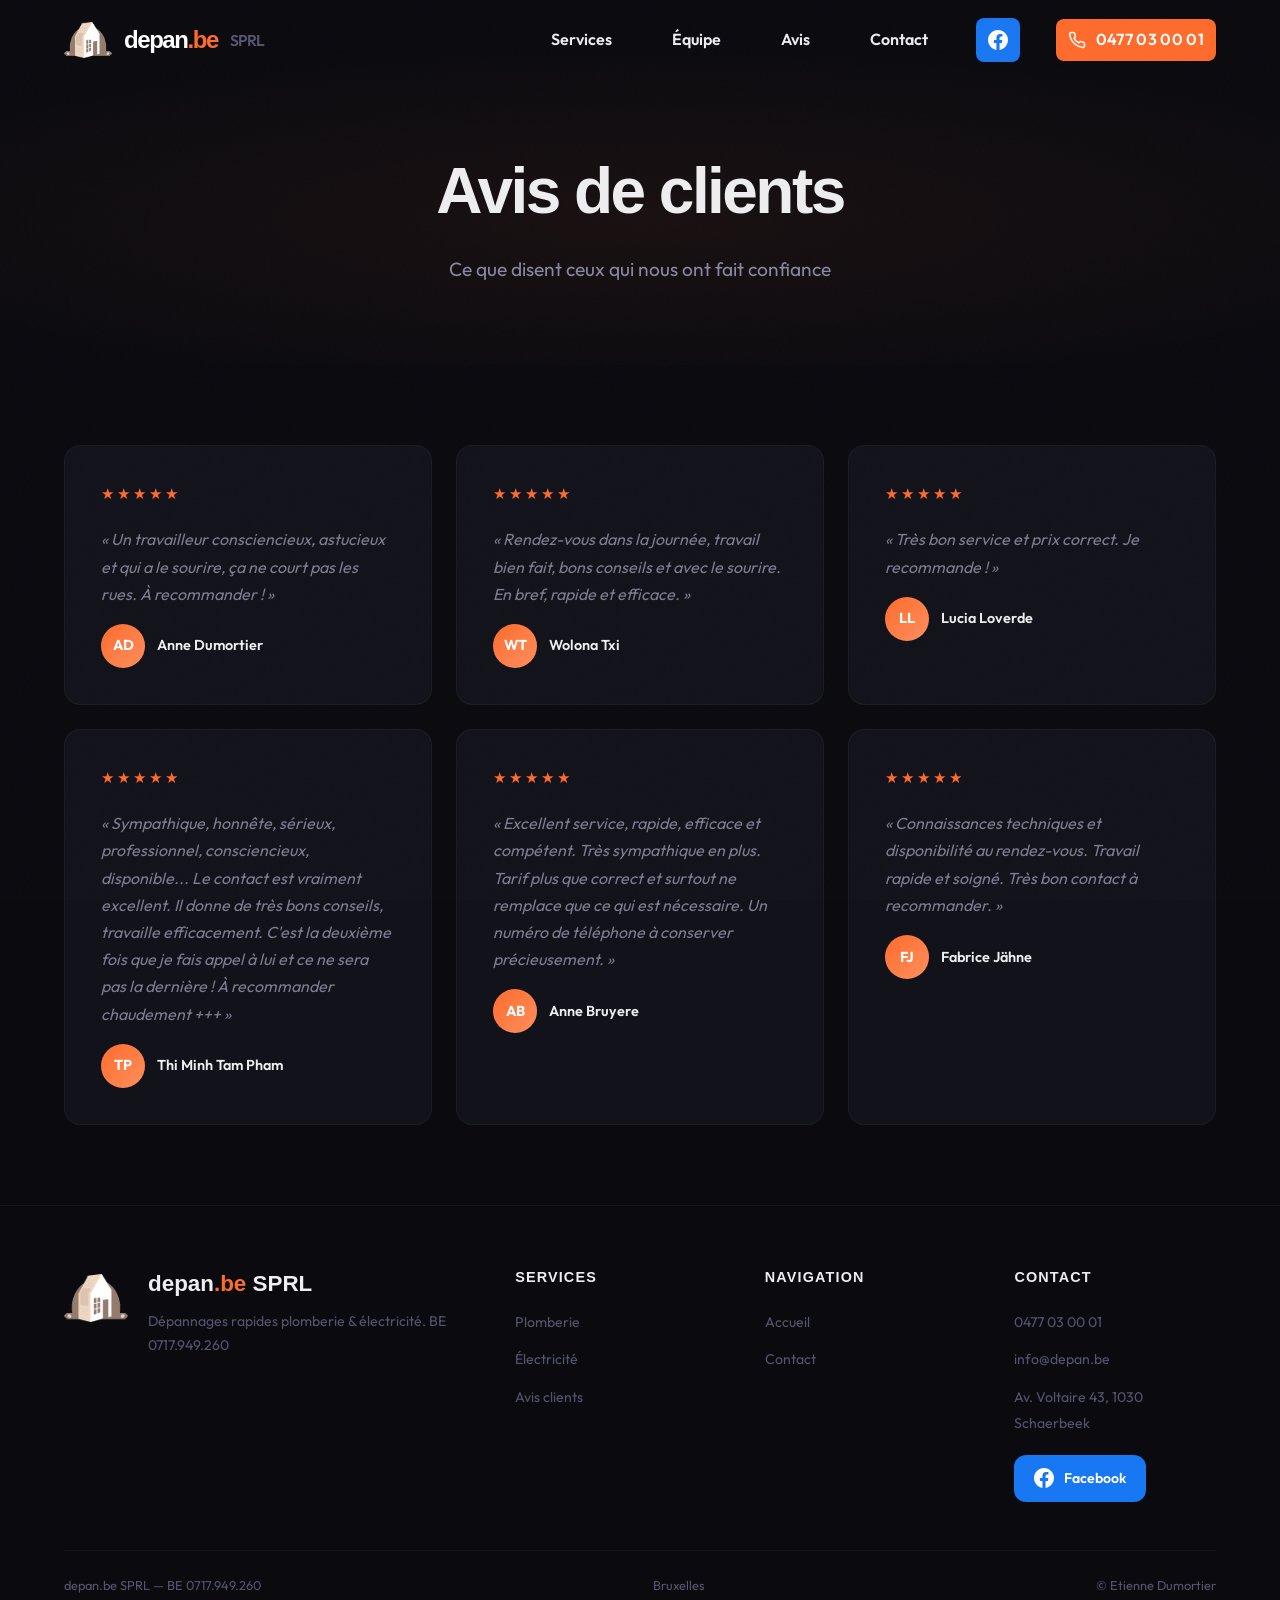
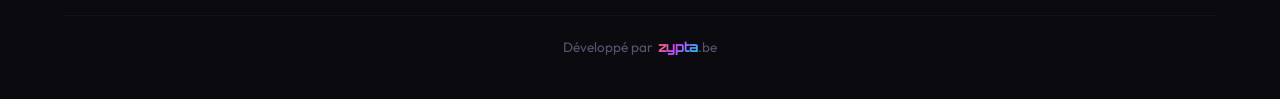
==== avis.html @ 65d66e8a "Menu slide depuis la gauche + tailles police augmentées + overlay Made-with: Cursor" ====
<!DOCTYPE html>
<html lang="fr">
<head>
  <meta charset="UTF-8">
  <meta name="viewport" content="width=device-width, initial-scale=1.0">
  <meta name="description" content="Avis clients depan.be SPRL - plomberie et électricité à Bruxelles. Témoignages de satisfaction.">
  <title>Avis clients — depan.be SPRL</title>
  <link href="https://fonts.googleapis.com/css2?family=Cabinet+Grotesk:wght@400;700;800;900&family=Outfit:wght@300;400;500;600;700&display=swap" rel="stylesheet">
  <link rel="stylesheet" href="css/style.css">
  <link rel="icon" href="assets/logo-depan.png" type="image/png">
</head>
<body>

<div class="scroll-progress" id="scrollProgress"></div>

<nav class="navbar" id="navbar">
  <div class="container nav-inner">
    <a href="index.html" class="nav-logo">
      <img src="assets/logo-depan.png" alt="depan.be">
      <span class="nav-logo-brand">depan<span>.be</span></span><span class="sprl">SPRL</span>
    </a>
    <ul class="nav-links" id="navLinks">
      <li><a href="index.html#services">Services</a></li>
      <li><a href="index.html#equipe">Équipe</a></li>
      <li><a href="avis.html">Avis</a></li>
      <li><a href="contact.html">Contact</a></li>
      <li><a href="https://www.facebook.com/depanbe-153245261402407/" target="_blank" rel="noopener" class="nav-facebook" aria-label="Facebook">
        <svg viewBox="0 0 24 24" fill="currentColor" width="22" height="22"><path d="M24 12.073c0-6.627-5.373-12-12-12s-12 5.373-12 12c0 5.99 4.388 10.954 10.125 11.854v-8.385H7.078v-3.47h3.047V9.43c0-3.007 1.792-4.669 4.533-4.669 1.312 0 2.686.235 2.686.235v2.953H15.83c-1.491 0-1.956.925-1.956 1.874v2.25h3.328l-.532 3.47h-2.796v8.385C19.612 23.027 24 18.062 24 12.073z"/></svg>
        <span class="nav-facebook-label">Facebook</span>
      </a></li>
      <li><a href="tel:+32477030001" class="nav-cta">
        <svg viewBox="0 0 24 24" fill="none" stroke="currentColor" stroke-width="2" width="18" height="18"><path d="M22 16.92v3a2 2 0 0 1-2.18 2 19.79 19.79 0 0 1-8.63-3.07 19.5 19.5 0 0 1-6-6 19.79 19.79 0 0 1-3.07-8.67A2 2 0 0 1 4.11 2h3a2 2 0 0 1 2 1.72 12.84 12.84 0 0 0 .7 2.81 2 2 0 0 1-.45 2.11L8.09 9.91a16 16 0 0 0 6 6l1.27-1.27a2 2 0 0 1 2.11-.45 12.84 12.84 0 0 0 2.81.7A2 2 0 0 1 22 16.92z"/></svg>
        0477 03 00 01
      </a></li>
    </ul>
    <button type="button" class="burger" id="burger" aria-label="Menu" aria-expanded="false"><span></span><span></span><span></span></button>
  </div>
</nav>
<div class="nav-overlay" id="navOverlay" aria-hidden="true"></div>

<section class="page-header">
  <div class="container">
    <h1>Avis de clients</h1>
    <p>Ce que disent ceux qui nous ont fait confiance</p>
  </div>
</section>

<section class="content-section">
  <div class="container">
    <div class="testimonials-grid" style="margin-top: 0;">
      <div class="testimonial-card reveal">
        <div class="testimonial-stars">★ ★ ★ ★ ★</div>
        <p class="testimonial-text">« Un travailleur consciencieux, astucieux et qui a le sourire, ça ne court pas les rues. À recommander ! »</p>
        <div class="testimonial-author">
          <div class="testimonial-avatar">AD</div>
          <div><div class="testimonial-name">Anne Dumortier</div></div>
        </div>
      </div>
      <div class="testimonial-card reveal reveal-delay-1">
        <div class="testimonial-stars">★ ★ ★ ★ ★</div>
        <p class="testimonial-text">« Rendez-vous dans la journée, travail bien fait, bons conseils et avec le sourire. En bref, rapide et efficace. »</p>
        <div class="testimonial-author">
          <div class="testimonial-avatar">WT</div>
          <div><div class="testimonial-name">Wolona Txi</div></div>
        </div>
      </div>
      <div class="testimonial-card reveal reveal-delay-2">
        <div class="testimonial-stars">★ ★ ★ ★ ★</div>
        <p class="testimonial-text">« Très bon service et prix correct. Je recommande ! »</p>
        <div class="testimonial-author">
          <div class="testimonial-avatar">LL</div>
          <div><div class="testimonial-name">Lucia Loverde</div></div>
        </div>
      </div>
      <div class="testimonial-card reveal">
        <div class="testimonial-stars">★ ★ ★ ★ ★</div>
        <p class="testimonial-text">« Sympathique, honnête, sérieux, professionnel, consciencieux, disponible... Le contact est vraiment excellent. Il donne de très bons conseils, travaille efficacement. C'est la deuxième fois que je fais appel à lui et ce ne sera pas la dernière ! À recommander chaudement +++ »</p>
        <div class="testimonial-author">
          <div class="testimonial-avatar">TP</div>
          <div><div class="testimonial-name">Thi Minh Tam Pham</div></div>
        </div>
      </div>
      <div class="testimonial-card reveal reveal-delay-1">
        <div class="testimonial-stars">★ ★ ★ ★ ★</div>
        <p class="testimonial-text">« Excellent service, rapide, efficace et compétent. Très sympathique en plus. Tarif plus que correct et surtout ne remplace que ce qui est nécessaire. Un numéro de téléphone à conserver précieusement. »</p>
        <div class="testimonial-author">
          <div class="testimonial-avatar">AB</div>
          <div><div class="testimonial-name">Anne Bruyere</div></div>
        </div>
      </div>
      <div class="testimonial-card reveal reveal-delay-2">
        <div class="testimonial-stars">★ ★ ★ ★ ★</div>
        <p class="testimonial-text">« Connaissances techniques et disponibilité au rendez-vous. Travail rapide et soigné. Très bon contact à recommander. »</p>
        <div class="testimonial-author">
          <div class="testimonial-avatar">FJ</div>
          <div><div class="testimonial-name">Fabrice Jähne</div></div>
        </div>
      </div>
    </div>
  </div>
</section>

<footer class="footer">
  <div class="container">
    <div class="footer-grid">
      <div class="footer-brand">
        <div class="footer-brand-block">
          <img src="assets/logo-depan.png" alt="" class="footer-logo-img">
          <div>
            <div class="footer-logo">depan<span>.be</span> SPRL</div>
            <p>Dépannages rapides plomberie & électricité. BE 0717.949.260</p>
          </div>
        </div>
      </div>
      <div>
        <h4>Services</h4>
        <ul class="footer-links">
          <li><a href="plomberie.html">Plomberie</a></li>
          <li><a href="electricite.html">Électricité</a></li>
          <li><a href="avis.html">Avis clients</a></li>
        </ul>
      </div>
      <div>
        <h4>Navigation</h4>
        <ul class="footer-links">
          <li><a href="index.html">Accueil</a></li>
          <li><a href="contact.html">Contact</a></li>
        </ul>
      </div>
      <div>
        <h4>Contact</h4>
        <ul class="footer-links">
          <li><a href="tel:+32477030001">0477 03 00 01</a></li>
          <li><a href="mailto:info@depan.be">info@depan.be</a></li>
          <li><a href="https://goo.gl/maps/bw3RKCaFCdqT8EcRA" target="_blank" rel="noopener">Av. Voltaire 43, 1030 Schaerbeek</a></li>
          <li><a href="https://www.facebook.com/depanbe-153245261402407/" target="_blank" rel="noopener" class="footer-facebook-cta">
            <svg viewBox="0 0 24 24" fill="currentColor" width="20" height="20"><path d="M24 12.073c0-6.627-5.373-12-12-12s-12 5.373-12 12c0 5.99 4.388 10.954 10.125 11.854v-8.385H7.078v-3.47h3.047V9.43c0-3.007 1.792-4.669 4.533-4.669 1.312 0 2.686.235 2.686.235v2.953H15.83c-1.491 0-1.956.925-1.956 1.874v2.25h3.328l-.532 3.47h-2.796v8.385C19.612 23.027 24 18.062 24 12.073z"/></svg>
            Facebook
          </a></li>
        </ul>
      </div>
    </div>
    <div class="footer-bottom">
      <span>depan.be SPRL — BE 0717.949.260</span>
      <span>Bruxelles</span>
      <span>© Etienne Dumortier</span>
    </div>
    <div class="footer-credit">
      <span>Développé par</span>
      <a href="https://zypta.be" target="_blank" rel="noopener"><span class="zypta-supernova">zypta</span>.be</a>
    </div>
  </div>
</footer>

<script src="js/main.js"></script>
<script>
  (function(){var b=document.getElementById('burger');var n=document.getElementById('navLinks');var o=document.getElementById('navOverlay');function closeMenu(){n.classList.remove('open');b.classList.remove('open');document.body.classList.remove('menu-open');if(o)o.classList.remove('open');}if(b&&n){b.onclick=function(e){e.preventDefault();var isOpen=n.classList.toggle('open');b.classList.toggle('open',isOpen);document.body.classList.toggle('menu-open',isOpen);if(o)o.classList.toggle('open',isOpen);};n.querySelectorAll('a').forEach(function(a){a.addEventListener('click',closeMenu);});if(o)o.addEventListener('click',closeMenu);}})();
  window.addEventListener('scroll', () => {
    const p = document.getElementById('scrollProgress');
    if (p) p.style.width = Math.min(100, (window.scrollY / (document.documentElement.scrollHeight - window.innerHeight)) * 100) + '%';
  });
  document.getElementById('navbar')?.classList.toggle('scrolled', window.scrollY > 50);
  window.addEventListener('scroll', () => document.getElementById('navbar')?.classList.toggle('scrolled', window.scrollY > 50));
  const reveals = document.querySelectorAll('.reveal');
  const obs = new IntersectionObserver((e) => e.forEach(x => { if (x.isIntersecting) x.target.classList.add('visible'); }), { threshold: 0.1 });
  reveals.forEach(el => obs.observe(el));
</script>

</body>
</html>
---- css/style.css ----
/* depan.be — Design inspiré du joli */
@import url('https://fonts.googleapis.com/css2?family=Cabinet+Grotesk:wght@400;700;800;900&family=Orbitron:wght@700&family=Outfit:wght@300;400;500;600;700&display=swap');

*, *::before, *::after { margin: 0; padding: 0; box-sizing: border-box; }

:root {
  --bg-dark: #0a0a0f;
  --bg-card: #12121a;
  --bg-card-hover: #1a1a28;
  --orange: #ff6b2b;
  --orange-glow: #ff6b2b66;
  --orange-light: #ff8f5e;
  --orange-dark: #e55a1b;
  --text: #eeeef0;
  --text-dim: #8888a0;
  --text-muted: #555570;
  --white: #ffffff;
  --radius: 16px;
  --radius-sm: 10px;
  --font-display: 'Cabinet Grotesk', sans-serif;
  --font-body: 'Outfit', sans-serif;
}

html { scroll-behavior: smooth; }

/* Scrollbar thématique */
::-webkit-scrollbar {
  width: 10px;
}
::-webkit-scrollbar-track {
  background: var(--bg-dark);
}
::-webkit-scrollbar-thumb {
  background: var(--bg-card);
  border-radius: 5px;
  border: 2px solid var(--bg-dark);
}
::-webkit-scrollbar-thumb:hover {
  background: var(--orange);
}
/* Firefox */
html {
  scrollbar-width: thin;
  scrollbar-color: var(--bg-card) var(--bg-dark);
}

body {
  font-family: var(--font-body);
  background: var(--bg-dark);
  color: var(--text);
  overflow-x: hidden;
  line-height: 1.6;
}
body.menu-open {
  overflow: hidden;
  touch-action: none;
}

body::before {
  content: '';
  position: fixed;
  inset: 0;
  z-index: 9999;
  pointer-events: none;
  opacity: 0.025;
  background-image: url("data:image/svg+xml,%3Csvg viewBox='0 0 256 256' xmlns='http://www.w3.org/2000/svg'%3E%3Cfilter id='n'%3E%3CfeTurbulence type='fractalNoise' baseFrequency='0.9' numOctaves='4' stitchTiles='stitch'/%3E%3C/filter%3E%3Crect width='100%25' height='100%25' filter='url(%23n)'/%3E%3C/svg%3E");
  background-size: 200px;
}

a { color: inherit; text-decoration: none; }
img { max-width: 100%; display: block; }

.container { max-width: 1200px; margin: 0 auto; padding: 0 24px; }
.section-pad { padding: 120px 0; }

@keyframes float {
  0%, 100% { transform: translateY(0); }
  50% { transform: translateY(-12px); }
}

@keyframes pulse-glow {
  0%, 100% { box-shadow: 0 0 20px var(--orange-glow), 0 0 60px transparent; }
  50% { box-shadow: 0 0 30px var(--orange-glow), 0 0 80px var(--orange-glow); }
}

@keyframes slide-up {
  from { opacity: 0; transform: translateY(60px); }
  to { opacity: 1; transform: translateY(0); }
}

.reveal {
  opacity: 0;
  transform: translateY(50px);
  transition: all 0.8s cubic-bezier(0.16, 1, 0.3, 1);
}
.reveal.visible {
  opacity: 1;
  transform: translateY(0);
}
.reveal-delay-1 { transition-delay: 0.1s; }
.reveal-delay-2 { transition-delay: 0.2s; }
.reveal-delay-3 { transition-delay: 0.3s; }
.reveal-delay-4 { transition-delay: 0.4s; }

/* Navbar */
.navbar {
  position: fixed;
  top: 0;
  left: 0;
  right: 0;
  z-index: 1000;
  padding: 16px 0;
  transition: all 0.4s ease;
  backdrop-filter: blur(0px);
}
.navbar.scrolled {
  background: rgba(10, 10, 15, 0.85);
  backdrop-filter: blur(20px);
  border-bottom: 1px solid rgba(255, 107, 43, 0.1);
  padding: 10px 0;
}
.nav-inner {
  display: flex;
  align-items: center;
  justify-content: space-between;
}
.nav-logo {
  display: flex;
  align-items: center;
  gap: 12px;
  font-family: var(--font-display);
  font-weight: 900;
  font-size: 1.5rem;
  letter-spacing: -0.04em;
}
.nav-logo .nav-logo-brand {
  display: inline-flex;
  gap: 0;
  letter-spacing: -0.06em;
  color: var(--white);
}
.nav-logo .nav-logo-brand span {
  color: var(--orange);
}
.nav-logo img {
  width: 48px;
  height: 48px;
  object-fit: contain;
}
.nav-logo span { color: var(--orange); }
.nav-logo .sprl {
  font-family: var(--font-body);
  font-weight: 600;
  font-size: 0.65em;
  color: var(--text-muted);
}
.nav-logo { white-space: nowrap; }
.nav-links {
  display: flex;
  align-items: center;
  gap: 36px;
  list-style: none;
}
.nav-links a {
  font-size: 1rem;
  font-weight: 600;
  color: var(--text);
  transition: color 0.3s;
  position: relative;
  padding: 8px 12px;
  border-radius: 8px;
}
.nav-links a::after {
  content: '';
  position: absolute;
  bottom: -4px;
  left: 0;
  width: 0;
  height: 2px;
  background: var(--orange);
  transition: width 0.3s ease;
}
.nav-links a:hover {
  color: var(--orange-light);
  background: rgba(255, 107, 43, 0.08);
}
.nav-links a:hover::after { width: 100%; }
.nav-cta {
  display: inline-flex;
  align-items: center;
  gap: 10px;
  background: var(--orange);
  color: var(--white) !important;
  padding: 12px 20px;
  border-radius: 50px;
  font-weight: 700;
  font-size: 0.95rem;
  transition: all 0.3s ease;
  letter-spacing: 0.02em;
  white-space: nowrap;
}
.nav-cta:hover {
  background: var(--orange-light);
  transform: translateY(-2px);
  box-shadow: 0 8px 30px var(--orange-glow);
}
.nav-cta::after { display: none !important; }

.nav-facebook {
  display: flex;
  align-items: center;
  justify-content: center;
  gap: 8px;
  width: 44px;
  height: 44px;
  padding: 0 16px;
  background: #1877f2;
  color: var(--white) !important;
  border-radius: 12px;
  transition: all 0.3s ease;
}
.nav-facebook-label { display: none; }
.nav-facebook:hover {
  background: #166fe5;
  transform: translateY(-2px);
  box-shadow: 0 8px 24px rgba(24, 119, 242, 0.4);
}
.nav-facebook::after { display: none !important; }

.burger {
  display: none;
  flex-direction: column;
  gap: 5px;
  cursor: pointer;
  z-index: 1001;
  position: relative;
  touch-action: manipulation;
  -webkit-tap-highlight-color: transparent;
  user-select: none;
  min-width: 44px;
  min-height: 44px;
  align-items: center;
  justify-content: center;
  background: none;
  border: none;
  padding: 0;
  margin: 0;
  font: inherit;
  color: inherit;
}
.burger span {
  width: 26px;
  height: 2px;
  background: var(--text);
  transition: transform 0.3s ease, opacity 0.2s ease;
  border-radius: 2px;
  transform-origin: center;
}

/* Hero */
.hero {
  min-height: 100vh;
  display: flex;
  align-items: center;
  position: relative;
  overflow: hidden;
  padding-top: 80px;
}
.hero-bg {
  position: absolute;
  inset: 0;
  z-index: 0;
}
.hero-bg .orb {
  position: absolute;
  border-radius: 50%;
  filter: blur(120px);
}
.hero-bg .orb-1 {
  width: 600px; height: 600px;
  background: var(--orange);
  top: -200px; right: -200px;
  opacity: 0.15;
  animation: float 8s ease-in-out infinite;
}
.hero-bg .orb-2 {
  width: 400px; height: 400px;
  background: #6366f1;
  bottom: -100px; left: -100px;
  opacity: 0.08;
  animation: float 10s ease-in-out infinite 2s;
}
.hero-grid {
  position: absolute;
  inset: 0;
  background-image:
    linear-gradient(rgba(255,107,43,0.03) 1px, transparent 1px),
    linear-gradient(90deg, rgba(255,107,43,0.03) 1px, transparent 1px);
  background-size: 60px 60px;
  mask-image: radial-gradient(ellipse 80% 60% at 50% 40%, black, transparent);
}
.hero-content {
  position: relative;
  z-index: 1;
  max-width: 750px;
  width: 100%;
  margin: 0 auto;
  text-align: center;
  padding-top: 4rem;
  display: flex;
  flex-direction: column;
  align-items: center;
}
.hero h1,
.hero p {
  text-align: center;
  width: 100%;
  max-width: 100%;
}
.hero-badge {
  display: inline-flex;
  align-items: center;
  gap: 8px;
  background: rgba(255, 107, 43, 0.1);
  border: 1px solid rgba(255, 107, 43, 0.2);
  padding: 8px 20px;
  border-radius: 50px;
  font-size: 0.82rem;
  font-weight: 500;
  color: var(--orange-light);
  margin-bottom: 28px;
  animation: slide-up 0.8s cubic-bezier(0.16, 1, 0.3, 1) both;
}
.hero-badge .dot {
  width: 8px; height: 8px;
  background: #22c55e;
  border-radius: 50%;
  animation: pulse-glow 2s infinite;
  box-shadow: 0 0 8px #22c55e88;
}
.hero h1 {
  font-family: var(--font-display);
  font-size: clamp(3rem, 7vw, 5.5rem);
  font-weight: 900;
  line-height: 1.05;
  letter-spacing: -0.04em;
  margin-bottom: 24px;
  animation: slide-up 0.8s cubic-bezier(0.16, 1, 0.3, 1) 0.1s both;
}
.hero h1 .hero-question {
  white-space: nowrap;
}
.hero h1 .highlight {
  background: linear-gradient(135deg, var(--orange), var(--orange-light));
  -webkit-background-clip: text;
  -webkit-text-fill-color: transparent;
  background-clip: text;
}
.hero p {
  font-size: 1.2rem;
  color: var(--text-dim);
  max-width: 540px;
  line-height: 1.7;
  margin-bottom: 40px;
  margin-left: auto;
  margin-right: auto;
  animation: slide-up 0.8s cubic-bezier(0.16, 1, 0.3, 1) 0.2s both;
}
.hero-actions {
  display: flex;
  gap: 16px;
  flex-wrap: wrap;
  justify-content: center;
  margin-bottom: 48px;
  animation: slide-up 0.8s cubic-bezier(0.16, 1, 0.3, 1) 0.3s both;
  width: 100%;
}

/* Buttons */
.btn-primary {
  display: inline-flex;
  align-items: center;
  gap: 10px;
  background: linear-gradient(135deg, var(--orange), var(--orange-dark));
  color: var(--white);
  padding: 18px 36px;
  border-radius: 60px;
  font-weight: 700;
  font-size: 1.05rem;
  border: none;
  cursor: pointer;
  transition: all 0.4s cubic-bezier(0.16, 1, 0.3, 1);
  animation: pulse-glow 3s infinite;
  position: relative;
  overflow: hidden;
  letter-spacing: 0.01em;
}
.btn-primary:hover {
  transform: translateY(-3px) scale(1.02);
  box-shadow: 0 16px 48px var(--orange-glow);
}
.btn-primary svg { width: 20px; height: 20px; }

.btn-secondary {
  display: inline-flex;
  align-items: center;
  gap: 10px;
  background: transparent;
  color: var(--text);
  padding: 18px 36px;
  border-radius: 60px;
  font-weight: 600;
  font-size: 1.05rem;
  border: 1px solid rgba(255,255,255,0.12);
  cursor: pointer;
  transition: all 0.3s ease;
}
.btn-secondary:hover {
  background: rgba(255,255,255,0.05);
  border-color: rgba(255,255,255,0.25);
  transform: translateY(-2px);
}

.btn-facebook {
  display: inline-flex;
  align-items: center;
  gap: 10px;
  background: #1877f2;
  color: var(--white) !important;
  padding: 18px 36px;
  border-radius: 60px;
  font-weight: 600;
  font-size: 1.05rem;
  border: none;
  cursor: pointer;
  transition: all 0.3s ease;
}
.btn-facebook:hover {
  background: #166fe5;
  transform: translateY(-2px);
  box-shadow: 0 8px 24px rgba(24, 119, 242, 0.4);
}

/* Stats */
.stats-bar {
  padding: 60px 0;
  border-top: 1px solid rgba(255,255,255,0.05);
  border-bottom: 1px solid rgba(255,255,255,0.05);
  background: linear-gradient(180deg, transparent, rgba(255, 107, 43, 0.02), transparent);
}
.stats-grid {
  display: grid;
  grid-template-columns: repeat(4, 1fr);
  gap: 40px;
  text-align: center;
}
.stat-item .stat-number {
  font-family: var(--font-display);
  font-size: 3rem;
  font-weight: 900;
  color: var(--orange);
  letter-spacing: -0.03em;
}
.stat-item .stat-label {
  font-size: 0.85rem;
  color: var(--text-muted);
  margin-top: 6px;
  font-weight: 400;
  text-transform: uppercase;
  letter-spacing: 0.1em;
}

/* Services */
.services-grid {
  display: grid;
  grid-template-columns: repeat(auto-fit, minmax(280px, 1fr));
  gap: 24px;
}
.service-card {
  background: var(--bg-card);
  border: 1px solid rgba(255,255,255,0.04);
  border-radius: var(--radius);
  padding: 44px 32px;
  transition: all 0.5s cubic-bezier(0.16, 1, 0.3, 1);
  position: relative;
  overflow: hidden;
  display: block;
}
.service-card::before {
  content: '';
  position: absolute;
  top: 0; left: 0; right: 0;
  height: 3px;
  background: linear-gradient(90deg, var(--orange), var(--orange-light));
  opacity: 0;
  transition: opacity 0.4s;
}
.service-card:hover {
  background: var(--bg-card-hover);
  border-color: rgba(255, 107, 43, 0.15);
  transform: translateY(-8px);
  box-shadow: 0 24px 64px rgba(0,0,0,0.3);
}
.service-card:hover::before { opacity: 1; }
.service-icon {
  width: 56px; height: 56px;
  background: rgba(255, 107, 43, 0.1);
  border-radius: 14px;
  display: flex;
  align-items: center;
  justify-content: center;
  margin-bottom: 24px;
  transition: all 0.4s ease;
}
.service-card:hover .service-icon {
  background: rgba(255, 107, 43, 0.2);
  transform: scale(1.1) rotate(-5deg);
}
.service-icon svg {
  width: 28px;
  height: 28px;
  color: var(--orange);
}
.service-card h3 {
  font-family: var(--font-display);
  font-size: 1.35rem;
  font-weight: 800;
  margin-bottom: 12px;
  letter-spacing: -0.02em;
}
.service-card p {
  color: var(--text-dim);
  font-size: 0.95rem;
  line-height: 1.7;
}

/* Section headers */
.section-header {
  text-align: center;
  margin-bottom: 72px;
}
.section-tag {
  display: inline-block;
  font-size: 0.78rem;
  font-weight: 600;
  text-transform: uppercase;
  letter-spacing: 0.18em;
  color: var(--orange);
  margin-bottom: 16px;
}
.section-header h2 {
  font-family: var(--font-display);
  font-size: clamp(2.2rem, 4.5vw, 3.2rem);
  font-weight: 900;
  letter-spacing: -0.03em;
  line-height: 1.15;
}
.section-header p {
  color: var(--text-dim);
  max-width: 560px;
  margin: 16px auto 0;
  font-size: 1.05rem;
}

/* Team */
.team-grid {
  display: grid;
  grid-template-columns: repeat(auto-fit, minmax(200px, 1fr));
  gap: 2rem;
  justify-items: center;
}
.team-card {
  text-align: center;
  padding: 2rem;
}
.team-avatar {
  width: 120px;
  height: 120px;
  margin: 0 auto 1rem;
  background: linear-gradient(135deg, var(--orange), var(--orange-dark));
  border-radius: 50%;
  display: flex;
  align-items: center;
  justify-content: center;
  font-family: var(--font-display);
  font-size: 2.5rem;
  font-weight: 400;
  color: white;
}
.team-name { font-weight: 400; font-size: 1.4rem; margin-bottom: 0.25rem; }
.team-role { font-size: 0.9rem; color: var(--text-dim); }

/* Testimonials */
.testimonials-grid {
  display: grid;
  grid-template-columns: repeat(auto-fit, minmax(320px, 1fr));
  gap: 24px;
}
.testimonial-card {
  background: var(--bg-card);
  border: 1px solid rgba(255,255,255,0.04);
  border-radius: var(--radius);
  padding: 36px;
  transition: all 0.4s ease;
}
.testimonial-card:hover {
  border-color: rgba(255, 107, 43, 0.12);
  transform: translateY(-4px);
}
.testimonial-stars {
  display: flex;
  gap: 2px;
  margin-bottom: 20px;
  color: var(--orange);
  font-size: 0.95rem;
}
.testimonial-card blockquote,
.testimonial-text {
  font-size: 1rem;
  line-height: 1.75;
  color: var(--text);
  margin-bottom: 24px;
  font-style: italic;
  opacity: 0.9;
}
.testimonial-author {
  display: flex;
  align-items: center;
  gap: 12px;
}
.testimonial-avatar {
  width: 44px; height: 44px;
  border-radius: 50%;
  background: linear-gradient(135deg, var(--orange), var(--orange-light));
  display: flex;
  align-items: center;
  justify-content: center;
  font-weight: 700;
  font-size: 0.9rem;
  color: var(--white);
}
.testimonial-name { font-weight: 600; font-size: 0.9rem; }
.testimonial-loc { font-size: 0.78rem; color: var(--text-muted); }

/* CTA Final */
.cta-final {
  padding: 120px 0;
  text-align: center;
  position: relative;
  overflow: hidden;
}
.cta-final-bg {
  position: absolute;
  inset: 0;
  background: radial-gradient(ellipse 70% 50% at 50% 60%, rgba(255, 107, 43, 0.08), transparent);
}
.cta-final-content { position: relative; z-index: 1; }
.cta-final h2 {
  font-family: var(--font-display);
  font-size: clamp(2.5rem, 5vw, 4rem);
  font-weight: 900;
  letter-spacing: -0.04em;
  margin-bottom: 20px;
  line-height: 1.1;
}
.cta-final p {
  color: var(--text-dim);
  font-size: 1.15rem;
  max-width: 500px;
  margin: 0 auto 40px;
}
.cta-phone-big {
  display: inline-flex;
  align-items: center;
  gap: 16px;
  font-family: var(--font-display);
  font-size: clamp(1.8rem, 4vw, 2.8rem);
  font-weight: 900;
  color: var(--orange);
  margin-bottom: 32px;
  letter-spacing: -0.02em;
  transition: all 0.3s;
}
.cta-phone-big:hover {
  color: var(--orange-light);
  transform: scale(1.03);
}
.cta-phone-icon {
  width: 60px; height: 60px;
  background: linear-gradient(135deg, var(--orange), var(--orange-dark));
  border-radius: 50%;
  display: flex;
  align-items: center;
  justify-content: center;
  animation: pulse-glow 2s infinite;
}
.cta-phone-icon svg { width: 28px; height: 28px; color: white; }

/* Footer */
.footer {
  border-top: 1px solid rgba(255,255,255,0.05);
  padding: 60px 0 40px;
}
.footer-grid {
  display: grid;
  grid-template-columns: 2fr 1fr 1fr 1fr;
  gap: 48px;
  margin-bottom: 48px;
}
.footer-brand-block {
  display: flex;
  align-items: flex-start;
  gap: 20px;
}
.footer-logo-img {
  width: 64px;
  height: 64px;
  object-fit: contain;
  flex-shrink: 0;
}
.footer-brand .footer-logo {
  font-family: var(--font-display);
  font-weight: 900;
  font-size: 1.4rem;
  margin-bottom: 8px;
}
.footer-brand .footer-logo span { color: var(--orange); }
.footer-brand p {
  color: var(--text-muted);
  font-size: 0.88rem;
  line-height: 1.7;
  max-width: 400px;
}
.footer h4 {
  font-family: var(--font-display);
  font-weight: 700;
  font-size: 0.9rem;
  margin-bottom: 20px;
  text-transform: uppercase;
  letter-spacing: 0.08em;
  color: var(--text);
}
.footer-links {
  list-style: none;
  display: flex;
  flex-direction: column;
  gap: 12px;
}
.footer-links a {
  color: var(--text-muted);
  font-size: 0.88rem;
  transition: color 0.3s;
}
.footer-links a:hover { color: var(--orange-light); }
.footer-facebook-cta {
  display: inline-flex;
  align-items: center;
  gap: 10px;
  background: #1877f2;
  color: white !important;
  padding: 12px 20px;
  border-radius: 12px;
  font-weight: 600;
  font-size: 0.9rem;
  margin-top: 8px;
  transition: all 0.3s;
}
.footer-facebook-cta:hover {
  background: #166fe5;
  transform: translateY(-2px);
  box-shadow: 0 8px 24px rgba(24, 119, 242, 0.4);
}
.footer-facebook-cta svg { width: 20px; height: 20px; }
.footer-bottom {
  border-top: 1px solid rgba(255,255,255,0.04);
  padding-top: 24px;
  display: flex;
  justify-content: space-between;
  align-items: center;
  font-size: 0.8rem;
  color: var(--text-muted);
}
.footer-credit {
  margin-top: 20px;
  padding-top: 20px;
  border-top: 1px solid rgba(255,255,255,0.04);
  text-align: center;
  display: flex;
  flex-wrap: wrap;
  align-items: center;
  justify-content: center;
  gap: 0.35em;
  font-size: 0.85rem;
  color: var(--text-muted);
}
.footer-credit a {
  color: var(--text-muted);
  transition: color 0.3s;
}
.footer-credit a:hover {
  color: var(--orange-light);
}
.footer-credit .zypta-supernova {
  font-family: 'Ethnocentric', 'Orbitron', sans-serif;
  font-weight: 700;
  letter-spacing: -0.02em;
  background: linear-gradient(135deg, #ff6b35, #c84bff, #00d4ff);
  -webkit-background-clip: text;
  -webkit-text-fill-color: transparent;
  background-clip: text;
}

/* Page header (inner pages) */
.page-header {
  padding: 140px 0 80px;
  text-align: center;
  position: relative;
  overflow: hidden;
}
.page-header::before {
  content: '';
  position: absolute;
  inset: 0;
  background: radial-gradient(ellipse 70% 50% at 50% 60%, rgba(255, 107, 43, 0.06), transparent);
}
.page-header h1 {
  font-family: var(--font-display);
  font-size: clamp(2.5rem, 5vw, 4rem);
  font-weight: 900;
  letter-spacing: -0.04em;
  margin-bottom: 12px;
  position: relative;
}
.page-header p {
  color: var(--text-dim);
  font-size: 1.2rem;
  position: relative;
}

/* Content sections */
.content-section {
  padding: 80px 0;
}
.content-section h2 {
  font-family: var(--font-display);
  font-size: 1.8rem;
  font-weight: 800;
  margin-bottom: 1rem;
}
.content-section h3 {
  font-family: var(--font-display);
  font-size: 1.3rem;
  font-weight: 700;
  margin: 2rem 0 0.75rem;
}
.content-section p, .content-section li {
  color: var(--text-dim);
  line-height: 1.7;
  margin-bottom: 1rem;
}
.content-section ul {
  margin: 1rem 0 1rem 1.5rem;
}

/* Contact form */
.form-group { margin-bottom: 1.5rem; }
.form-group label {
  display: block;
  font-weight: 500;
  margin-bottom: 0.5rem;
  font-size: 0.95rem;
}
.form-group input,
.form-group textarea {
  width: 100%;
  padding: 1rem 1.2rem;
  background: var(--bg-card);
  border: 1px solid rgba(255,255,255,0.08);
  border-radius: var(--radius-sm);
  color: var(--text);
  font-family: inherit;
  font-size: 1rem;
  transition: border-color 0.3s;
}
.form-group input:focus,
.form-group textarea:focus {
  outline: none;
  border-color: var(--orange);
}
.form-group textarea { min-height: 150px; resize: vertical; }
.contact-grid {
  display: grid;
  grid-template-columns: 1fr 1fr;
  gap: 4rem;
  align-items: start;
}

/* Scroll progress */
.scroll-progress {
  position: fixed;
  top: 0;
  left: 0;
  height: 3px;
  background: linear-gradient(90deg, var(--orange), var(--orange-light));
  z-index: 10000;
  transition: width 0.1s;
}

/* Responsive */
.nav-overlay { display: none; }
@media (max-width: 968px) {
  .nav-overlay { display: block; }
  .nav-links {
    display: flex;
    flex-direction: column;
    position: fixed;
    top: 0;
    left: 0;
    bottom: 0;
    width: min(320px, 85vw);
    max-width: 100%;
    background: var(--bg-dark);
    align-items: stretch;
    justify-content: flex-start;
    gap: 0;
    z-index: 999;
    padding: calc(80px + env(safe-area-inset-top, 0px)) 24px 40px;
    overflow-y: auto;
    -webkit-overflow-scrolling: touch;
    transform: translateX(-100%);
    transition: transform 0.35s cubic-bezier(0.4, 0, 0.2, 1);
    pointer-events: none;
    box-shadow: 4px 0 24px rgba(0,0,0,0.3);
  }
  .nav-links.open {
    transform: translateX(0);
    pointer-events: auto;
  }
  .nav-links.open a {
    font-size: 1.5rem;
    color: var(--text);
    padding: 18px 24px;
    min-height: 56px;
    display: flex;
    align-items: center;
    justify-content: flex-start;
    width: 100%;
    text-align: left;
    border-radius: 12px;
    transition: background 0.2s;
  }
  .nav-links.open a:active {
    background: rgba(255,255,255,0.08);
  }
  .nav-links.open .nav-facebook {
    padding: 18px 24px;
    font-size: 1.4rem;
    justify-content: flex-start;
  }
  .nav-links.open .nav-facebook-label { display: inline; }
  .nav-links.open .nav-facebook { color: var(--white) !important; }
  .nav-links.open .nav-cta {
    font-size: 1.4rem;
    padding: 18px 24px;
    justify-content: flex-start;
  }
  .burger {
    display: flex;
    position: relative;
    z-index: 1001;
    padding: 12px;
    margin: -12px;
    -webkit-tap-highlight-color: transparent;
  }
  .burger.open span:nth-child(1) {
    transform: translateY(7px) rotate(45deg);
  }
  .burger.open span:nth-child(2) {
    opacity: 0;
  }
  .burger.open span:nth-child(3) {
    transform: translateY(-7px) rotate(-45deg);
  }
  .nav-overlay {
    position: fixed;
    inset: 0;
    background: rgba(0,0,0,0.5);
    z-index: 998;
    opacity: 0;
    visibility: hidden;
    pointer-events: none;
    transition: opacity 0.35s ease, visibility 0.35s;
  }
  .nav-overlay.open {
    opacity: 1;
    visibility: visible;
    pointer-events: auto;
  }
  .stats-grid { grid-template-columns: repeat(2, 1fr); gap: 32px; }
  .footer-grid { grid-template-columns: 1fr 1fr; gap: 32px; }
  .contact-grid { grid-template-columns: 1fr; }
  .hero-content,
  .hero h1,
  .hero p { text-align: center; }
  .hero h1 { font-size: clamp(2.5rem, 6vw, 3.5rem); }
  .hero h1 .hero-question { white-space: normal; }
}
@media (max-width: 600px) {
  .container { padding: 0 20px; max-width: 100%; }
  .hero .container { padding: 0 20px; }
  .hero-content { padding-left: 0; padding-right: 0; }
  .hero-badge { font-size: 0.85rem; padding: 8px 18px; flex-wrap: wrap; justify-content: center; text-align: center; }
  .hero h1 { font-size: clamp(2rem, 6vw, 3rem); }
  .hero h1 .hero-question { white-space: normal; }
  .hero p { font-size: 1.1rem; }
  .stats-grid { grid-template-columns: 1fr 1fr; gap: 24px; text-align: center; }
  .stat-item .stat-number { font-size: 2.75rem; }
  .stat-item .stat-label { font-size: 0.85rem; }
  .hero-actions { flex-direction: column; align-items: center; }
  .btn-primary, .btn-secondary { width: 100%; max-width: 320px; justify-content: center; }
  .section-pad { padding: 80px 0; }
  .section-header { text-align: center; }
  .section-header p { margin-left: auto; margin-right: auto; }
  .services-grid { justify-items: center; }
  .service-card { text-align: center; }
  .service-icon { margin-left: auto; margin-right: auto; }
  .footer-grid { grid-template-columns: 1fr; }
  .footer-bottom { flex-direction: column; gap: 12px; }
  .contact-grid { text-align: center; }
  .contact-grid > div:first-child {
    display: flex;
    flex-direction: column;
    align-items: center;
  }
  .contact-grid .btn-primary,
  .contact-grid .btn-facebook {
    margin-left: auto;
    margin-right: auto;
    justify-content: center;
  }
  .contact-form { width: 100%; max-width: 100%; }
  .page-header { text-align: center; }
  .cta-final-content { text-align: center; }
}
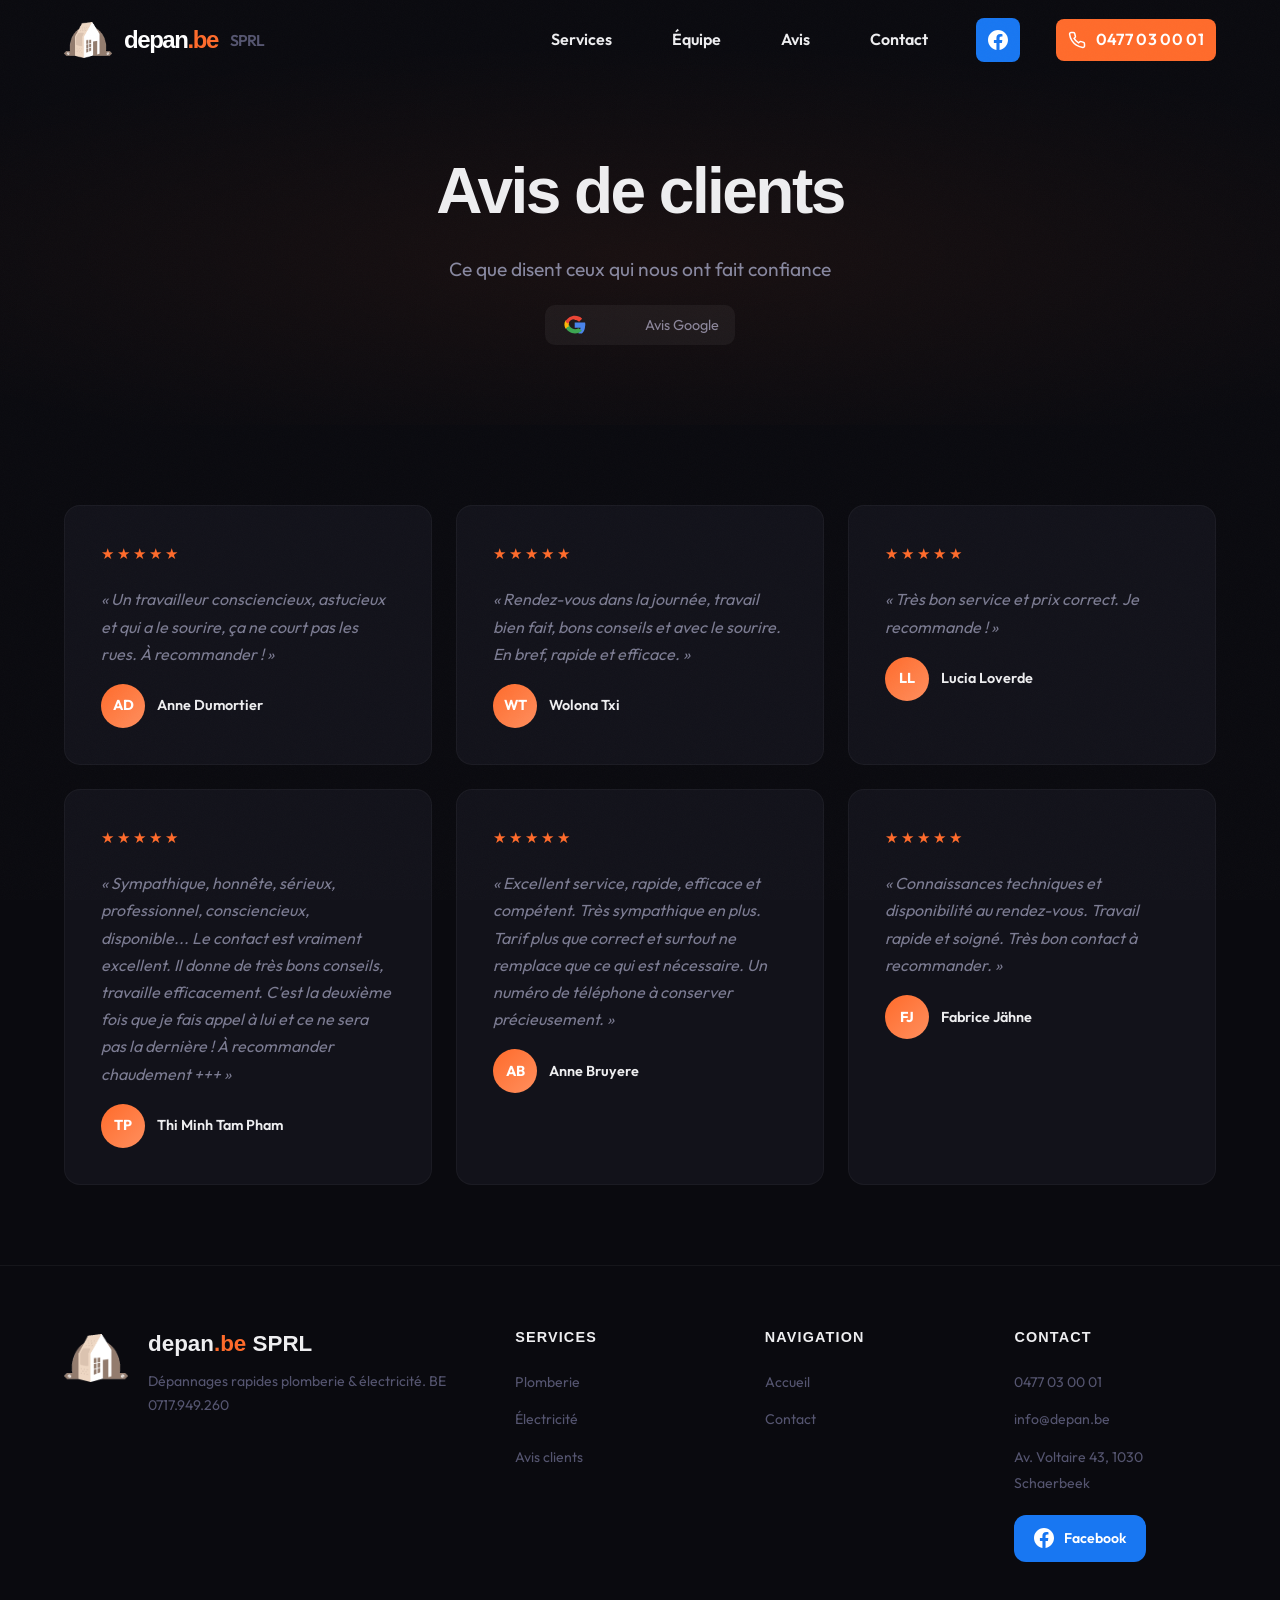
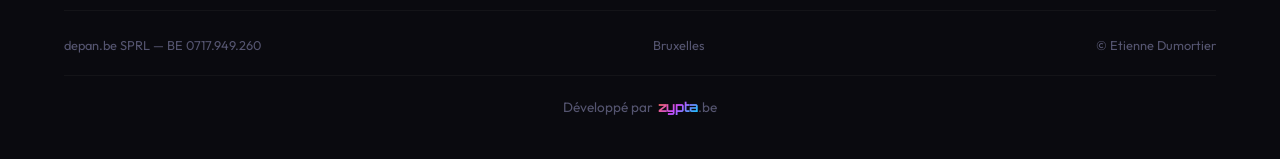
==== commit 08e90033: "feat: animations CTAs, badge Avis Google, widget Google Maps, mention Grohe Made-with: Cursor" ====
--- a/avis.html
+++ b/avis.html
@@ -42,6 +42,10 @@
   <div class="container">
     <h1>Avis de clients</h1>
     <p>Ce que disent ceux qui nous ont fait confiance</p>
+    <div class="avis-google-badge avis-google-badge--header">
+      <img src="assets/logos/google.svg" alt="Google" class="avis-google-logo" width="74" height="24">
+      <span>Avis Google</span>
+    </div>
   </div>
 </section>
 
@@ -154,7 +158,6 @@
 
 <script src="js/main.js"></script>
 <script>
-  (function(){var b=document.getElementById('burger');var n=document.getElementById('navLinks');var o=document.getElementById('navOverlay');function closeMenu(){n.classList.remove('open');b.classList.remove('open');document.body.classList.remove('menu-open');if(o)o.classList.remove('open');}if(b&&n){b.onclick=function(e){e.preventDefault();var isOpen=n.classList.toggle('open');b.classList.toggle('open',isOpen);document.body.classList.toggle('menu-open',isOpen);if(o)o.classList.toggle('open',isOpen);};n.querySelectorAll('a').forEach(function(a){a.addEventListener('click',closeMenu);});if(o)o.addEventListener('click',closeMenu);}})();
   window.addEventListener('scroll', () => {
     const p = document.getElementById('scrollProgress');
     if (p) p.style.width = Math.min(100, (window.scrollY / (document.documentElement.scrollHeight - window.innerHeight)) * 100) + '%';
--- a/css/style.css
+++ b/css/style.css
@@ -82,6 +82,10 @@
   0%, 100% { box-shadow: 0 0 20px var(--orange-glow), 0 0 60px transparent; }
   50% { box-shadow: 0 0 30px var(--orange-glow), 0 0 80px var(--orange-glow); }
 }
+@keyframes pulse-glow-blue {
+  0%, 100% { box-shadow: 0 0 20px rgba(24, 119, 242, 0.4), 0 0 60px transparent; }
+  50% { box-shadow: 0 0 30px rgba(24, 119, 242, 0.6), 0 0 80px rgba(24, 119, 242, 0.3); }
+}
 
 @keyframes slide-up {
   from { opacity: 0; transform: translateY(60px); }
@@ -198,6 +202,7 @@
   transition: all 0.3s ease;
   letter-spacing: 0.02em;
   white-space: nowrap;
+  animation: pulse-glow 3s infinite;
 }
 .nav-cta:hover {
   background: var(--orange-light);
@@ -218,6 +223,7 @@
   color: var(--white) !important;
   border-radius: 12px;
   transition: all 0.3s ease;
+  animation: pulse-glow-blue 3s infinite;
 }
 .nav-facebook-label { display: none; }
 .nav-facebook:hover {
@@ -320,6 +326,8 @@
 .hero-badge {
   display: inline-flex;
   align-items: center;
+  flex-wrap: wrap;
+  justify-content: center;
   gap: 8px;
   background: rgba(255, 107, 43, 0.1);
   border: 1px solid rgba(255, 107, 43, 0.2);
@@ -338,6 +346,20 @@
   animation: pulse-glow 2s infinite;
   box-shadow: 0 0 8px #22c55e88;
 }
+.hero-badge .badge-logos {
+  display: inline-flex;
+  align-items: center;
+  gap: 6px;
+  margin-left: 4px;
+}
+.hero-badge .badge-logo {
+  height: 20px;
+  width: auto;
+  vertical-align: middle;
+  object-fit: contain;
+}
+.hero-badge .badge-logo-ag { height: 18px; }
+.hero-badge .badge-logo-europ { height: 22px; }
 .hero h1 {
   font-family: var(--font-display);
   font-size: clamp(3rem, 7vw, 5.5rem);
@@ -434,6 +456,7 @@
   border: none;
   cursor: pointer;
   transition: all 0.3s ease;
+  animation: pulse-glow-blue 3s infinite;
 }
 .btn-facebook:hover {
   background: #166fe5;
@@ -555,11 +578,46 @@
   letter-spacing: -0.03em;
   line-height: 1.15;
 }
+.section-header .assurance-logos {
+  display: flex;
+  align-items: center;
+  justify-content: center;
+  gap: 24px;
+  margin: 16px 0;
+}
+.section-header .assurance-logo {
+  height: 36px;
+  width: auto;
+  object-fit: contain;
+  opacity: 0.9;
+  filter: brightness(1.1);
+}
+.section-header .assurance-logo:hover { opacity: 1; }
 .section-header p {
   color: var(--text-dim);
   max-width: 560px;
   margin: 16px auto 0;
   font-size: 1.05rem;
+}
+
+.avis-google-badge {
+  display: inline-flex;
+  align-items: center;
+  gap: 10px;
+  margin-top: 16px;
+  padding: 8px 16px;
+  background: rgba(255,255,255,0.05);
+  border-radius: var(--radius-sm);
+  font-size: 0.9rem;
+  color: var(--text-dim);
+}
+.avis-google-badge .avis-google-logo {
+  height: 24px;
+  width: auto;
+  vertical-align: middle;
+}
+.avis-google-badge--header {
+  margin-top: 20px;
 }
 
 /* Team */
@@ -680,6 +738,7 @@
   margin-bottom: 32px;
   letter-spacing: -0.02em;
   transition: all 0.3s;
+  animation: pulse-glow 3s infinite;
 }
 .cta-phone-big:hover {
   color: var(--orange-light);
@@ -764,6 +823,7 @@
   font-size: 0.9rem;
   margin-top: 8px;
   transition: all 0.3s;
+  animation: pulse-glow-blue 3s infinite;
 }
 .footer-facebook-cta:hover {
   background: #166fe5;
@@ -895,6 +955,24 @@
   align-items: start;
 }
 
+.map-section {
+  margin-top: 4rem;
+  padding-top: 3rem;
+  border-top: 1px solid rgba(255,255,255,0.06);
+}
+.map-wrapper {
+  border-radius: var(--radius);
+  overflow: hidden;
+  box-shadow: 0 8px 32px rgba(0,0,0,0.3);
+}
+.map-section--compact .map-wrapper {
+  max-width: 500px;
+  margin: 1rem auto 0;
+}
+.map-wrapper--compact iframe {
+  height: 250px;
+}
+
 /* Scroll progress */
 .scroll-progress {
   position: fixed;
@@ -909,60 +987,97 @@
 /* Responsive */
 .nav-overlay { display: none; }
 @media (max-width: 968px) {
+  .hero { padding-top: 70px; }
+  .hero-content { padding-top: 0; }
   .nav-overlay { display: block; }
+
   .nav-links {
-    display: flex;
-    flex-direction: column;
     position: fixed;
     top: 0;
-    left: 0;
+    right: 0;
     bottom: 0;
-    width: min(320px, 85vw);
-    max-width: 100%;
+    width: 85vw;
+    max-width: 400px;
+    height: 100vh;
+    height: 100dvh;
     background: var(--bg-dark);
+    display: flex !important;
+    flex-direction: column;
     align-items: stretch;
     justify-content: flex-start;
+    padding: 100px 28px 40px;
     gap: 0;
     z-index: 999;
-    padding: calc(80px + env(safe-area-inset-top, 0px)) 24px 40px;
     overflow-y: auto;
     -webkit-overflow-scrolling: touch;
-    transform: translateX(-100%);
-    transition: transform 0.35s cubic-bezier(0.4, 0, 0.2, 1);
-    pointer-events: none;
-    box-shadow: 4px 0 24px rgba(0,0,0,0.3);
+    transform: translateX(100%);
+    visibility: hidden;
+    transition: transform 0.35s cubic-bezier(0.4, 0, 0.2, 1), visibility 0.35s;
+    border-left: 1px solid rgba(255,255,255,0.06);
   }
   .nav-links.open {
     transform: translateX(0);
-    pointer-events: auto;
-  }
-  .nav-links.open a {
-    font-size: 1.5rem;
+    visibility: visible;
+  }
+  .nav-links li {
+    list-style: none;
+    width: 100%;
+    border-bottom: 1px solid rgba(255,255,255,0.08);
+  }
+  .nav-links li:last-child {
+    border-bottom: none;
+  }
+  .nav-links a {
+    font-size: 1.15rem;
+    font-weight: 600;
     color: var(--text);
-    padding: 18px 24px;
-    min-height: 56px;
+    padding: 18px 12px;
+    min-height: 52px;
     display: flex;
     align-items: center;
-    justify-content: flex-start;
     width: 100%;
     text-align: left;
-    border-radius: 12px;
-    transition: background 0.2s;
-  }
-  .nav-links.open a:active {
-    background: rgba(255,255,255,0.08);
-  }
-  .nav-links.open .nav-facebook {
-    padding: 18px 24px;
-    font-size: 1.4rem;
-    justify-content: flex-start;
-  }
-  .nav-links.open .nav-facebook-label { display: inline; }
-  .nav-links.open .nav-facebook { color: var(--white) !important; }
-  .nav-links.open .nav-cta {
-    font-size: 1.4rem;
-    padding: 18px 24px;
-    justify-content: flex-start;
+    border-radius: 0;
+    transition: color 0.2s;
+    background: none !important;
+  }
+  .nav-links a::after {
+    display: none !important;
+  }
+  .nav-links a:hover,
+  .nav-links a:active {
+    color: var(--orange);
+  }
+  .nav-links .nav-facebook {
+    padding: 18px 12px;
+    font-size: 1.15rem;
+    color: var(--text) !important;
+    background: none !important;
+    box-shadow: none !important;
+    transform: none !important;
+  }
+  .nav-links .nav-facebook:hover {
+    color: var(--orange) !important;
+    transform: none !important;
+  }
+  .nav-links .nav-facebook-label { display: inline; }
+  .nav-links .nav-cta {
+    margin-top: 20px;
+    font-size: 1rem;
+    font-weight: 700;
+    padding: 16px 24px;
+    justify-content: center;
+    border-radius: 50px;
+    width: 100%;
+    background: var(--orange) !important;
+    color: var(--white) !important;
+    box-shadow: none !important;
+    animation: none !important;
+  }
+  .nav-links .nav-cta svg {
+    width: 20px;
+    height: 20px;
+    flex-shrink: 0;
   }
   .burger {
     display: flex;
@@ -984,7 +1099,7 @@
   .nav-overlay {
     position: fixed;
     inset: 0;
-    background: rgba(0,0,0,0.5);
+    background: rgba(0, 0, 0, 0.6);
     z-index: 998;
     opacity: 0;
     visibility: hidden;
@@ -1007,12 +1122,13 @@
 }
 @media (max-width: 600px) {
   .container { padding: 0 20px; max-width: 100%; }
+  .hero { padding-top: 65px; }
   .hero .container { padding: 0 20px; }
   .hero-content { padding-left: 0; padding-right: 0; }
-  .hero-badge { font-size: 0.85rem; padding: 8px 18px; flex-wrap: wrap; justify-content: center; text-align: center; }
-  .hero h1 { font-size: clamp(2rem, 6vw, 3rem); }
+  .hero-badge { font-size: 0.82rem; padding: 8px 20px; flex-wrap: wrap; justify-content: center; text-align: center; }
+  .hero h1 { font-size: clamp(2.5rem, 6.5vw, 3.5rem); }
   .hero h1 .hero-question { white-space: normal; }
-  .hero p { font-size: 1.1rem; }
+  .hero p { font-size: 1.2rem; }
   .stats-grid { grid-template-columns: 1fr 1fr; gap: 24px; text-align: center; }
   .stat-item .stat-number { font-size: 2.75rem; }
   .stat-item .stat-label { font-size: 0.85rem; }
@@ -1041,4 +1157,7 @@
   .contact-form { width: 100%; max-width: 100%; }
   .page-header { text-align: center; }
   .cta-final-content { text-align: center; }
-}
+  .map-section { margin-top: 3rem; padding-top: 2rem; }
+  .map-wrapper iframe,
+  .map-wrapper--compact iframe { height: 280px; }
+}
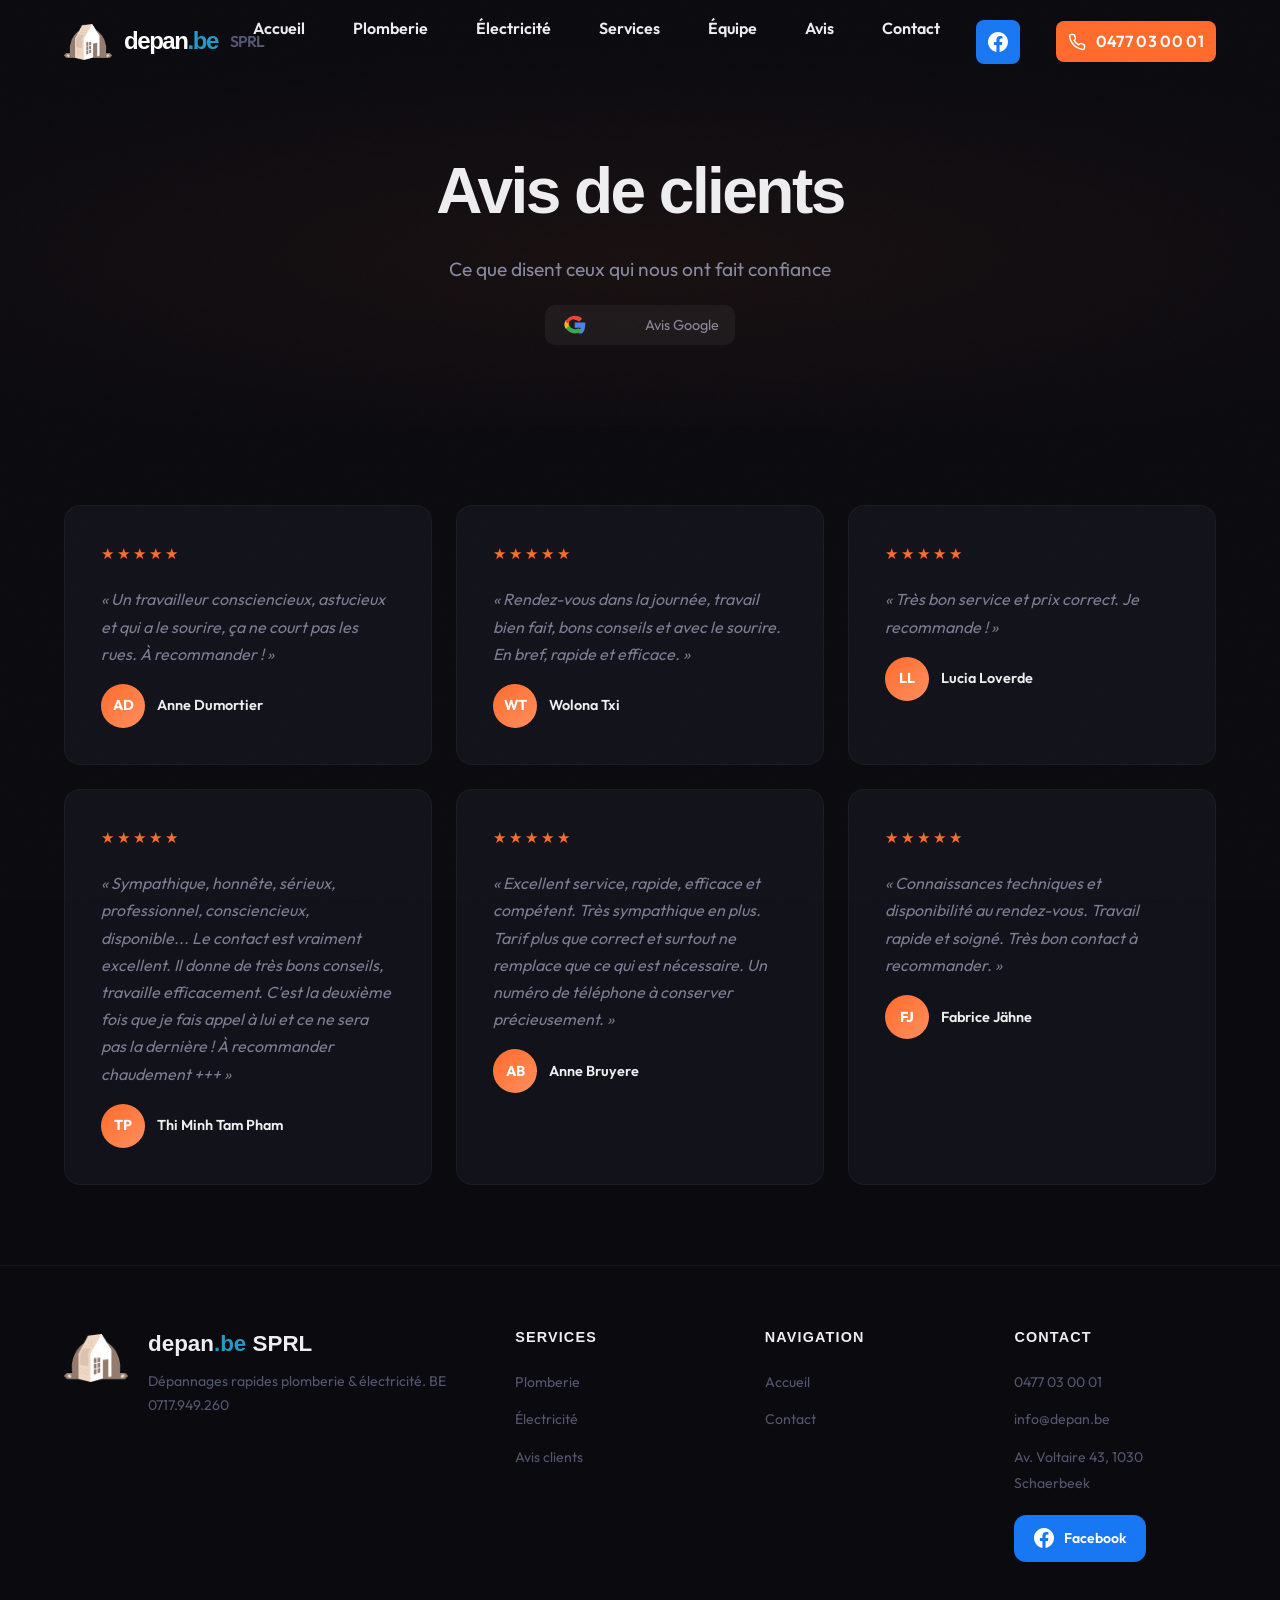
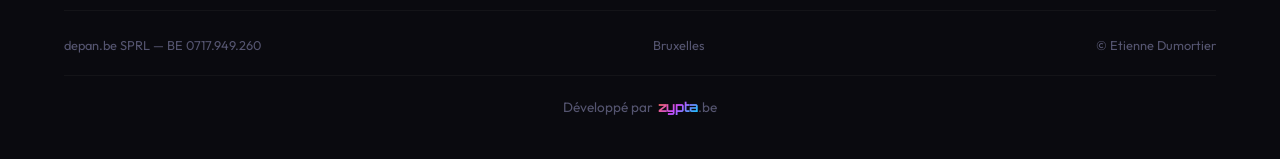
==== commit 9aeaefd6: "Menu: Accueil, Plomberie, Électricité | Formulaire Formspree HTTPS | CTA téléphone réduit Made-with:" ====
--- a/avis.html
+++ b/avis.html
@@ -20,6 +20,9 @@
       <span class="nav-logo-brand">depan<span>.be</span></span><span class="sprl">SPRL</span>
     </a>
     <ul class="nav-links" id="navLinks">
+      <li><a href="index.html">Accueil</a></li>
+      <li><a href="plomberie.html">Plomberie</a></li>
+      <li><a href="electricite.html">Électricité</a></li>
       <li><a href="index.html#services">Services</a></li>
       <li><a href="index.html#equipe">Équipe</a></li>
       <li><a href="avis.html">Avis</a></li>
--- a/css/style.css
+++ b/css/style.css
@@ -7,6 +7,10 @@
   --bg-dark: #0a0a0f;
   --bg-card: #12121a;
   --bg-card-hover: #1a1a28;
+  --primary: #2799c5;
+  --primary-light: #4db3e0;
+  --primary-dark: #1e7aa3;
+  --primary-glow: #2799c566;
   --orange: #ff6b2b;
   --orange-glow: #ff6b2b66;
   --orange-light: #ff8f5e;
@@ -144,14 +148,14 @@
   color: var(--white);
 }
 .nav-logo .nav-logo-brand span {
-  color: var(--orange);
+  color: var(--primary);
 }
 .nav-logo img {
   width: 48px;
   height: 48px;
   object-fit: contain;
 }
-.nav-logo span { color: var(--orange); }
+.nav-logo span { color: var(--primary); }
 .nav-logo .sprl {
   font-family: var(--font-body);
   font-weight: 600;
@@ -291,9 +295,9 @@
 }
 .hero-bg .orb-2 {
   width: 400px; height: 400px;
-  background: #6366f1;
+  background: var(--primary);
   bottom: -100px; left: -100px;
-  opacity: 0.08;
+  opacity: 0.12;
   animation: float 10s ease-in-out infinite 2s;
 }
 .hero-grid {
@@ -329,13 +333,13 @@
   flex-wrap: wrap;
   justify-content: center;
   gap: 8px;
-  background: rgba(255, 107, 43, 0.1);
-  border: 1px solid rgba(255, 107, 43, 0.2);
+  background: rgba(39, 153, 197, 0.12);
+  border: 1px solid rgba(39, 153, 197, 0.25);
   padding: 8px 20px;
   border-radius: 50px;
   font-size: 0.82rem;
   font-weight: 500;
-  color: var(--orange-light);
+  color: var(--primary-light);
   margin-bottom: 28px;
   animation: slide-up 0.8s cubic-bezier(0.16, 1, 0.3, 1) both;
 }
@@ -364,16 +368,20 @@
   font-family: var(--font-display);
   font-size: clamp(3rem, 7vw, 5.5rem);
   font-weight: 900;
-  line-height: 1.05;
+  line-height: 1.15;
   letter-spacing: -0.04em;
   margin-bottom: 24px;
   animation: slide-up 0.8s cubic-bezier(0.16, 1, 0.3, 1) 0.1s both;
 }
+.hero-line {
+  display: block;
+  text-align: center;
+}
 .hero h1 .hero-question {
   white-space: nowrap;
 }
 .hero h1 .highlight {
-  background: linear-gradient(135deg, var(--orange), var(--orange-light));
+  background: linear-gradient(135deg, var(--primary), var(--primary-light));
   -webkit-background-clip: text;
   -webkit-text-fill-color: transparent;
   background-clip: text;
@@ -412,7 +420,6 @@
   border: none;
   cursor: pointer;
   transition: all 0.4s cubic-bezier(0.16, 1, 0.3, 1);
-  animation: pulse-glow 3s infinite;
   position: relative;
   overflow: hidden;
   letter-spacing: 0.01em;
@@ -456,12 +463,59 @@
   border: none;
   cursor: pointer;
   transition: all 0.3s ease;
-  animation: pulse-glow-blue 3s infinite;
 }
 .btn-facebook:hover {
   background: #166fe5;
   transform: translateY(-2px);
   box-shadow: 0 8px 24px rgba(24, 119, 242, 0.4);
+}
+
+/* Marquee marques */
+.marquee-brands {
+  overflow: hidden;
+  padding: 24px 0;
+  background: rgba(255,255,255,0.02);
+  border-top: 1px solid rgba(255,255,255,0.04);
+  border-bottom: 1px solid rgba(255,255,255,0.04);
+}
+.marquee-brands__track {
+  display: flex;
+  gap: 64px;
+  width: max-content;
+  animation: marquee 30s linear infinite;
+}
+.marquee-brands__track:hover {
+  animation-play-state: paused;
+}
+.marquee-brands__item {
+  display: flex;
+  align-items: center;
+  justify-content: center;
+  flex-shrink: 0;
+  height: 40px;
+  opacity: 0.85;
+  transition: opacity 0.3s;
+}
+.marquee-brands__item:hover {
+  opacity: 1;
+}
+.marquee-brands__item img {
+  height: 36px;
+  width: auto;
+  max-width: 140px;
+  object-fit: contain;
+}
+.marquee-brands__item--light {
+  padding: 8px 16px;
+  background: rgba(255,255,255,0.95);
+  border-radius: 8px;
+}
+.marquee-brands__item--light img {
+  height: 32px;
+}
+@keyframes marquee {
+  0% { transform: translateX(0); }
+  100% { transform: translateX(-50%); }
 }
 
 /* Stats */
@@ -568,7 +622,7 @@
   font-weight: 600;
   text-transform: uppercase;
   letter-spacing: 0.18em;
-  color: var(--orange);
+  color: var(--primary);
   margin-bottom: 16px;
 }
 .section-header h2 {
@@ -730,30 +784,34 @@
 .cta-phone-big {
   display: inline-flex;
   align-items: center;
-  gap: 16px;
+  gap: 12px;
   font-family: var(--font-display);
-  font-size: clamp(1.8rem, 4vw, 2.8rem);
-  font-weight: 900;
-  color: var(--orange);
+  font-size: 1.15rem;
+  font-weight: 700;
+  color: var(--white) !important;
   margin-bottom: 32px;
   letter-spacing: -0.02em;
-  transition: all 0.3s;
-  animation: pulse-glow 3s infinite;
+  padding: 16px 28px;
+  background: linear-gradient(135deg, var(--orange), var(--orange-dark));
+  border-radius: var(--radius);
+  box-shadow: 0 4px 20px var(--orange-glow);
+  transition: all 0.3s ease;
 }
 .cta-phone-big:hover {
-  color: var(--orange-light);
-  transform: scale(1.03);
+  transform: translateY(-2px);
+  box-shadow: 0 8px 28px var(--orange-glow);
 }
 .cta-phone-icon {
-  width: 60px; height: 60px;
-  background: linear-gradient(135deg, var(--orange), var(--orange-dark));
+  width: 40px;
+  height: 40px;
+  background: rgba(255,255,255,0.2);
   border-radius: 50%;
   display: flex;
   align-items: center;
   justify-content: center;
-  animation: pulse-glow 2s infinite;
-}
-.cta-phone-icon svg { width: 28px; height: 28px; color: white; }
+  flex-shrink: 0;
+}
+.cta-phone-icon svg { width: 18px; height: 18px; color: white; }
 
 /* Footer */
 .footer {
@@ -783,7 +841,7 @@
   font-size: 1.4rem;
   margin-bottom: 8px;
 }
-.footer-brand .footer-logo span { color: var(--orange); }
+.footer-brand .footer-logo span { color: var(--primary); }
 .footer-brand p {
   color: var(--text-muted);
   font-size: 0.88rem;
@@ -823,7 +881,6 @@
   font-size: 0.9rem;
   margin-top: 8px;
   transition: all 0.3s;
-  animation: pulse-glow-blue 3s infinite;
 }
 .footer-facebook-cta:hover {
   background: #166fe5;
@@ -948,6 +1005,15 @@
   border-color: var(--orange);
 }
 .form-group textarea { min-height: 150px; resize: vertical; }
+.contact-success {
+  background: rgba(39, 153, 197, 0.15);
+  border: 1px solid var(--primary);
+  color: var(--primary-light);
+  padding: 1rem 1.25rem;
+  border-radius: var(--radius-sm);
+  margin-bottom: 1.5rem;
+  font-weight: 500;
+}
 .contact-grid {
   display: grid;
   grid-template-columns: 1fr 1fr;
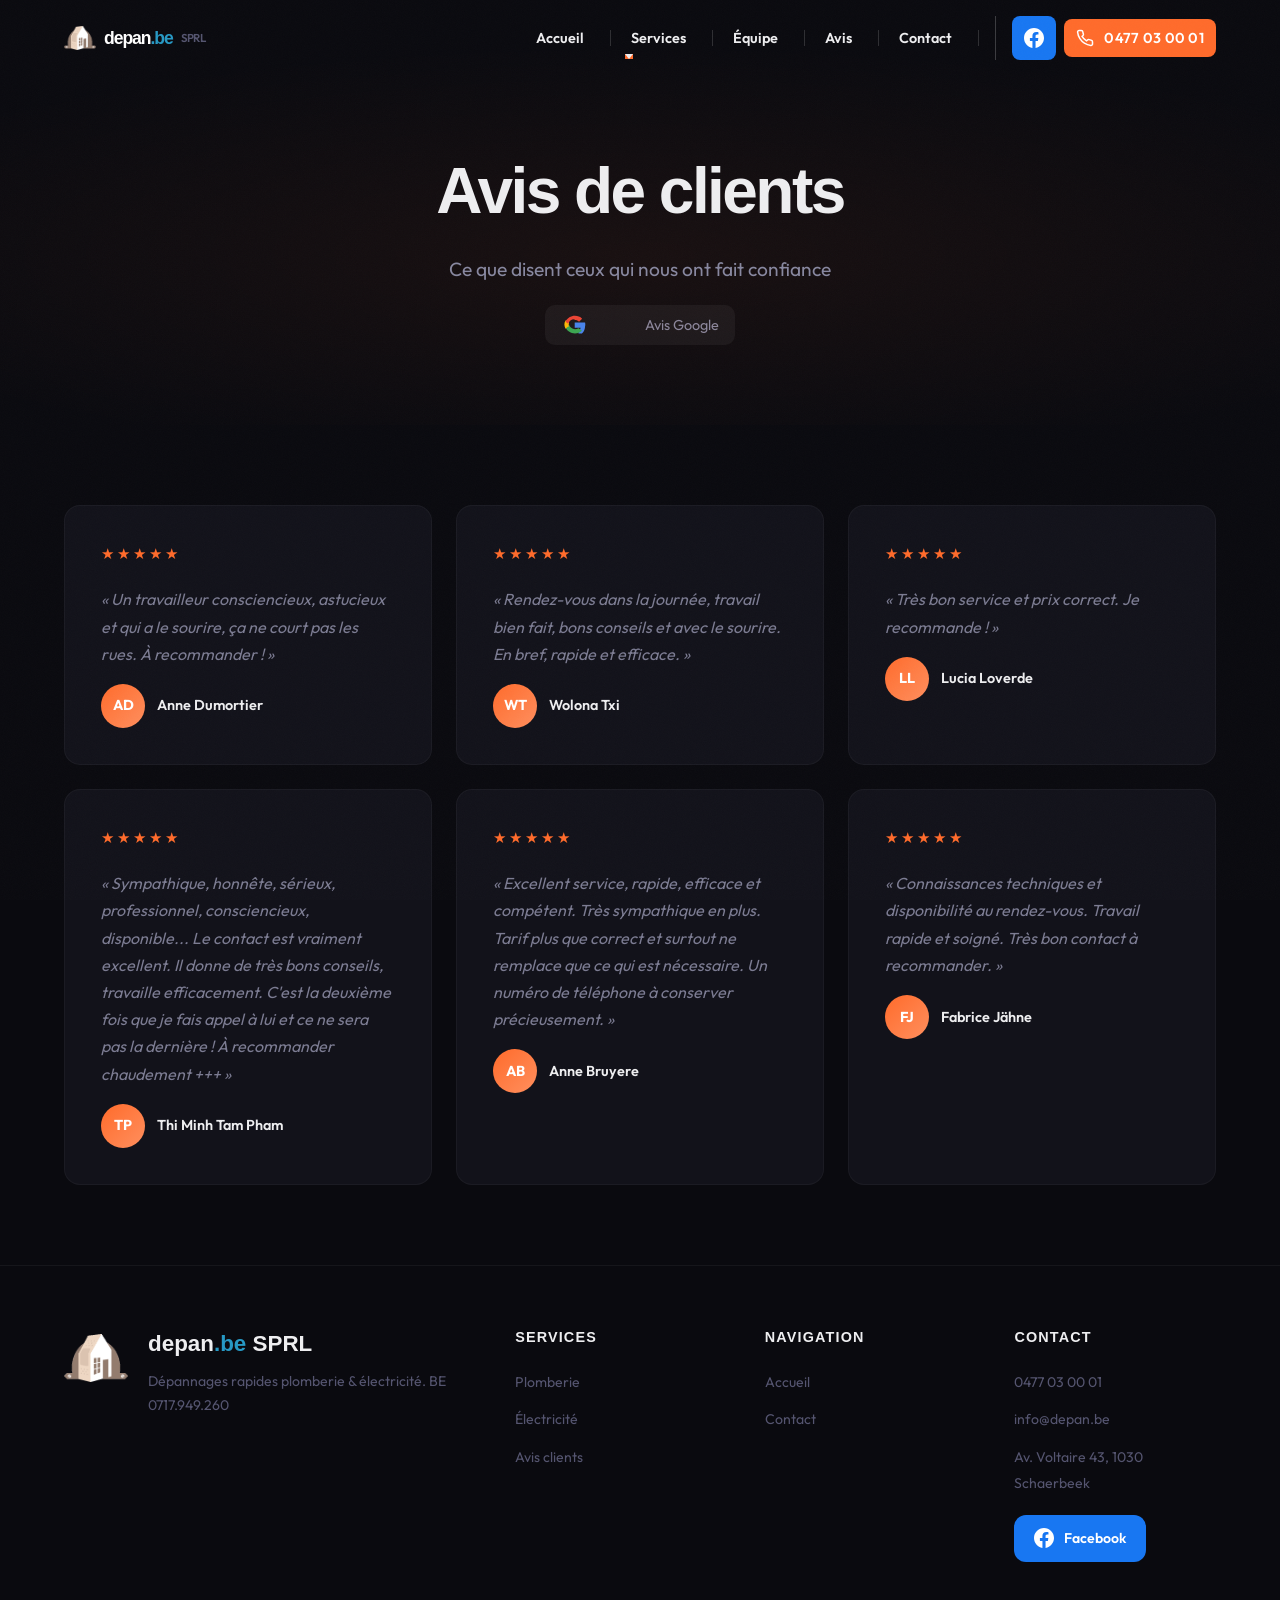
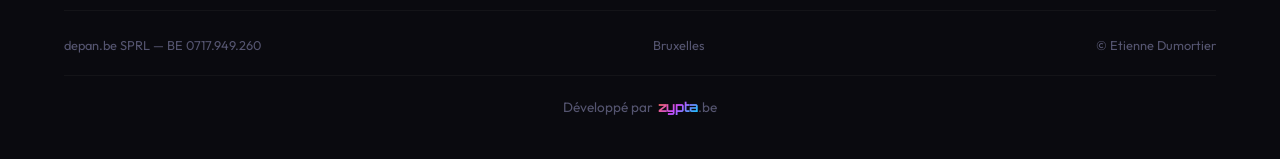
==== commit 5b73b3ff: "Nav: logo réduit, menu distinct/aligné, Plomberie/Électricité en sous-menu Services Made-with: Curso" ====
--- a/avis.html
+++ b/avis.html
@@ -21,9 +21,13 @@
     </a>
     <ul class="nav-links" id="navLinks">
       <li><a href="index.html">Accueil</a></li>
-      <li><a href="plomberie.html">Plomberie</a></li>
-      <li><a href="electricite.html">Électricité</a></li>
-      <li><a href="index.html#services">Services</a></li>
+      <li class="nav-item-has-dropdown">
+        <a href="index.html#services" class="nav-dropdown-trigger">Services</a>
+        <ul class="nav-dropdown">
+          <li><a href="plomberie.html">Plomberie</a></li>
+          <li><a href="electricite.html">Électricité</a></li>
+        </ul>
+      </li>
       <li><a href="index.html#equipe">Équipe</a></li>
       <li><a href="avis.html">Avis</a></li>
       <li><a href="contact.html">Contact</a></li>
--- a/css/style.css
+++ b/css/style.css
@@ -135,10 +135,10 @@
 .nav-logo {
   display: flex;
   align-items: center;
-  gap: 12px;
+  gap: 8px;
   font-family: var(--font-display);
-  font-weight: 900;
-  font-size: 1.5rem;
+  font-weight: 800;
+  font-size: 1.1rem;
   letter-spacing: -0.04em;
 }
 .nav-logo .nav-logo-brand {
@@ -151,8 +151,8 @@
   color: var(--primary);
 }
 .nav-logo img {
-  width: 48px;
-  height: 48px;
+  width: 32px;
+  height: 32px;
   object-fit: contain;
 }
 .nav-logo span { color: var(--primary); }
@@ -166,17 +166,35 @@
 .nav-links {
   display: flex;
   align-items: center;
-  gap: 36px;
+  gap: 8px;
   list-style: none;
 }
+.nav-links > li {
+  display: flex;
+  align-items: center;
+}
+.nav-links > li::after {
+  content: '';
+  width: 1px;
+  height: 16px;
+  background: rgba(255,255,255,0.15);
+  margin-left: 14px;
+}
+.nav-links > li:last-child::after,
+.nav-links > li:nth-last-child(2)::after {
+  display: none;
+}
 .nav-links a {
-  font-size: 1rem;
+  font-size: 0.9rem;
   font-weight: 600;
   color: var(--text);
   transition: color 0.3s;
   position: relative;
-  padding: 8px 12px;
+  padding: 10px 12px;
   border-radius: 8px;
+  display: inline-flex;
+  align-items: center;
+  line-height: 1;
 }
 .nav-links a::after {
   content: '';
@@ -215,6 +233,11 @@
 }
 .nav-cta::after { display: none !important; }
 
+.nav-links > li:nth-last-child(2) {
+  margin-left: 8px;
+  padding-left: 16px;
+  border-left: 1px solid rgba(255,255,255,0.2);
+}
 .nav-facebook {
   display: flex;
   align-items: center;
@@ -236,6 +259,60 @@
   box-shadow: 0 8px 24px rgba(24, 119, 242, 0.4);
 }
 .nav-facebook::after { display: none !important; }
+
+/* Dropdown Services */
+.nav-item-has-dropdown {
+  position: relative;
+}
+.nav-dropdown-trigger::after {
+  content: '';
+  display: inline-block;
+  width: 0;
+  height: 0;
+  margin-left: 6px;
+  border-left: 4px solid transparent;
+  border-right: 4px solid transparent;
+  border-top: 5px solid currentColor;
+  vertical-align: middle;
+}
+.nav-dropdown {
+  position: absolute;
+  top: 100%;
+  left: 0;
+  margin-top: 4px;
+  padding: 8px 0;
+  min-width: 180px;
+  background: var(--bg-card);
+  border: 1px solid rgba(255,255,255,0.08);
+  border-radius: var(--radius-sm);
+  box-shadow: 0 12px 40px rgba(0,0,0,0.4);
+  list-style: none;
+  opacity: 0;
+  visibility: hidden;
+  transform: translateY(-8px);
+  transition: opacity 0.2s, transform 0.2s, visibility 0.2s;
+  z-index: 100;
+}
+.nav-item-has-dropdown:hover .nav-dropdown {
+  opacity: 1;
+  visibility: visible;
+  transform: translateY(0);
+}
+.nav-dropdown li {
+  border: none;
+}
+.nav-dropdown li::after {
+  display: none !important;
+}
+.nav-dropdown a {
+  display: block;
+  padding: 10px 20px;
+  font-size: 0.9rem;
+  border-radius: 0;
+}
+.nav-dropdown a:hover {
+  background: rgba(255, 107, 43, 0.12);
+}
 
 .burger {
   display: none;
@@ -1092,6 +1169,35 @@
   }
   .nav-links li:last-child {
     border-bottom: none;
+  }
+  .nav-links > li::after {
+    display: none !important;
+  }
+  .nav-item-has-dropdown .nav-dropdown {
+    position: static;
+    opacity: 1;
+    visibility: hidden;
+    max-height: 0;
+    overflow: hidden;
+    margin: 0;
+    padding: 0;
+    background: rgba(0,0,0,0.2);
+    border: none;
+    border-radius: 0;
+    box-shadow: none;
+    transform: none;
+    transition: max-height 0.3s ease;
+  }
+  .nav-item-has-dropdown.open .nav-dropdown {
+    visibility: visible;
+    max-height: 120px;
+  }
+  .nav-dropdown li {
+    border-bottom: 1px solid rgba(255,255,255,0.06);
+  }
+  .nav-dropdown a {
+    padding: 14px 12px 14px 36px;
+    font-size: 1rem;
   }
   .nav-links a {
     font-size: 1.15rem;
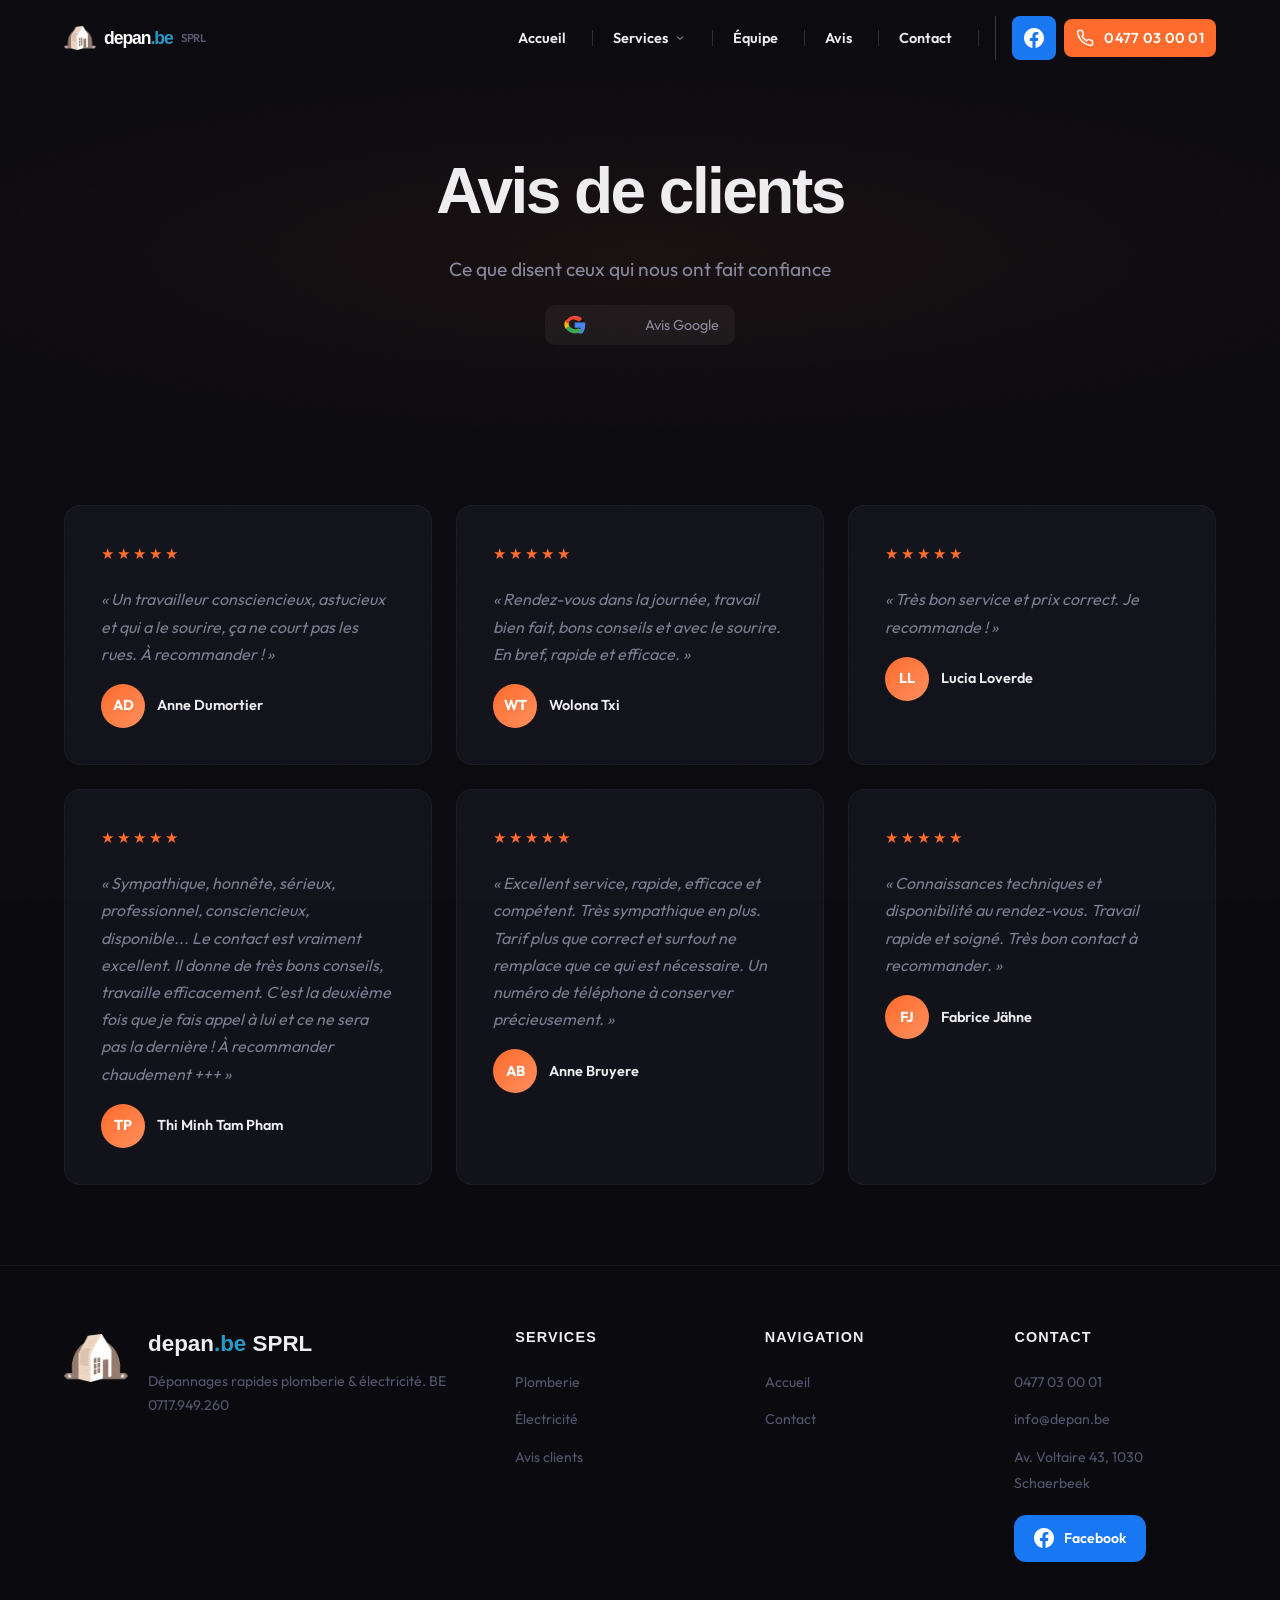
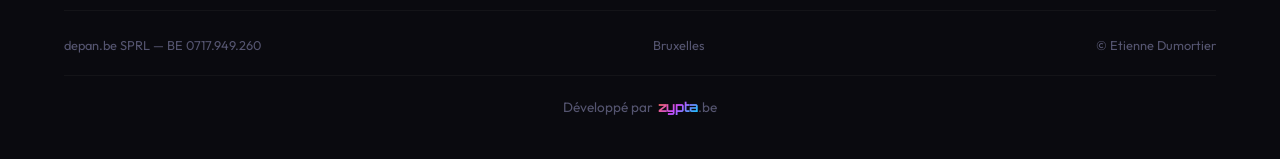
==== commit 16ba2f61: "Menu Services: dropdown smooth avec chevron SVG, transitions fluides Made-with: Cursor" ====
--- a/avis.html
+++ b/avis.html
@@ -21,8 +21,10 @@
     </a>
     <ul class="nav-links" id="navLinks">
       <li><a href="index.html">Accueil</a></li>
-      <li class="nav-item-has-dropdown">
-        <a href="index.html#services" class="nav-dropdown-trigger">Services</a>
+      <li class="nav-dropdown-wrap">
+        <a href="index.html#services" class="nav-dropdown-trigger">Services
+          <svg class="nav-chevron" viewBox="0 0 24 24" fill="none" stroke="currentColor" stroke-width="2" width="12" height="12"><path d="M6 9l6 6 6-6"/></svg>
+        </a>
         <ul class="nav-dropdown">
           <li><a href="plomberie.html">Plomberie</a></li>
           <li><a href="electricite.html">Électricité</a></li>
--- a/css/style.css
+++ b/css/style.css
@@ -260,40 +260,50 @@
 }
 .nav-facebook::after { display: none !important; }
 
-/* Dropdown Services */
-.nav-item-has-dropdown {
+/* Dropdown Services — smooth */
+.nav-dropdown-wrap {
   position: relative;
 }
-.nav-dropdown-trigger::after {
-  content: '';
-  display: inline-block;
-  width: 0;
-  height: 0;
-  margin-left: 6px;
-  border-left: 4px solid transparent;
-  border-right: 4px solid transparent;
-  border-top: 5px solid currentColor;
-  vertical-align: middle;
+.nav-dropdown-trigger {
+  display: inline-flex;
+  align-items: center;
+  gap: 6px;
+}
+.nav-dropdown-trigger:hover,
+.nav-dropdown-wrap:hover .nav-dropdown-trigger {
+  color: var(--orange-light);
+  background: rgba(255, 107, 43, 0.08);
+}
+.nav-dropdown-wrap:hover .nav-dropdown-trigger::after {
+  width: 100%;
+}
+.nav-chevron {
+  flex-shrink: 0;
+  opacity: 0.8;
+  transition: transform 0.25s ease;
+}
+.nav-dropdown-wrap:hover .nav-chevron {
+  transform: rotate(180deg);
 }
 .nav-dropdown {
   position: absolute;
   top: 100%;
   left: 0;
-  margin-top: 4px;
-  padding: 8px 0;
-  min-width: 180px;
+  margin-top: 6px;
+  padding: 6px 0;
+  min-width: 160px;
   background: var(--bg-card);
-  border: 1px solid rgba(255,255,255,0.08);
-  border-radius: var(--radius-sm);
-  box-shadow: 0 12px 40px rgba(0,0,0,0.4);
+  border: 1px solid rgba(255,255,255,0.06);
+  border-radius: 10px;
+  box-shadow: 0 10px 40px rgba(0,0,0,0.35);
   list-style: none;
   opacity: 0;
   visibility: hidden;
-  transform: translateY(-8px);
-  transition: opacity 0.2s, transform 0.2s, visibility 0.2s;
+  transform: translateY(-6px);
+  transition: opacity 0.2s ease, transform 0.2s ease, visibility 0.2s;
   z-index: 100;
 }
-.nav-item-has-dropdown:hover .nav-dropdown {
+.nav-dropdown-wrap:hover .nav-dropdown {
   opacity: 1;
   visibility: visible;
   transform: translateY(0);
@@ -306,9 +316,11 @@
 }
 .nav-dropdown a {
   display: block;
-  padding: 10px 20px;
+  padding: 10px 18px;
   font-size: 0.9rem;
-  border-radius: 0;
+  border-radius: 6px;
+  margin: 0 6px;
+  transition: background 0.15s ease;
 }
 .nav-dropdown a:hover {
   background: rgba(255, 107, 43, 0.12);
@@ -1173,7 +1185,7 @@
   .nav-links > li::after {
     display: none !important;
   }
-  .nav-item-has-dropdown .nav-dropdown {
+  .nav-dropdown-wrap .nav-dropdown {
     position: static;
     opacity: 1;
     visibility: hidden;
@@ -1181,22 +1193,27 @@
     overflow: hidden;
     margin: 0;
     padding: 0;
-    background: rgba(0,0,0,0.2);
+    background: rgba(0,0,0,0.15);
     border: none;
     border-radius: 0;
     box-shadow: none;
     transform: none;
-    transition: max-height 0.3s ease;
-  }
-  .nav-item-has-dropdown.open .nav-dropdown {
+    transition: max-height 0.3s ease, padding 0.3s ease;
+  }
+  .nav-dropdown-wrap.open .nav-dropdown {
     visibility: visible;
-    max-height: 120px;
+    max-height: 140px;
+    padding: 4px 0;
+  }
+  .nav-dropdown-wrap.open .nav-chevron {
+    transform: rotate(180deg);
   }
   .nav-dropdown li {
     border-bottom: 1px solid rgba(255,255,255,0.06);
   }
   .nav-dropdown a {
-    padding: 14px 12px 14px 36px;
+    padding: 12px 12px 12px 32px;
+    margin: 0;
     font-size: 1rem;
   }
   .nav-links a {
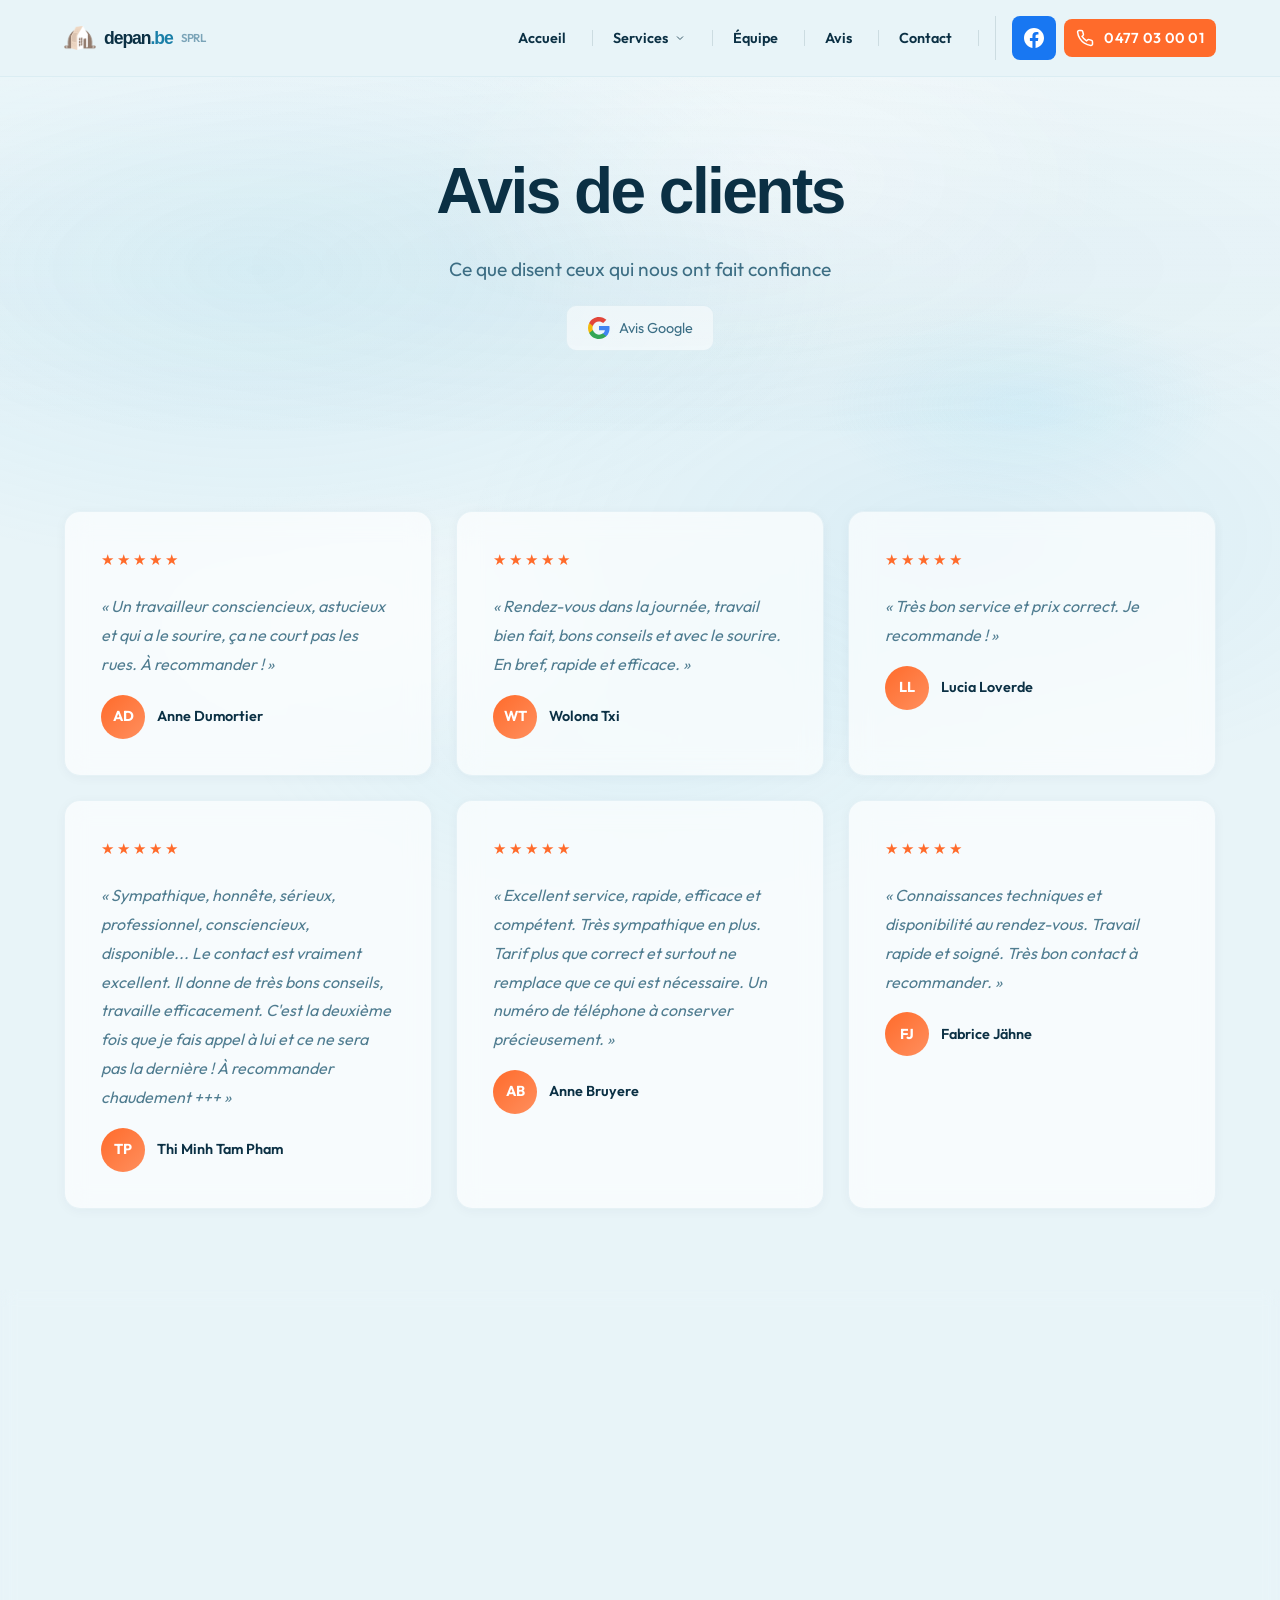
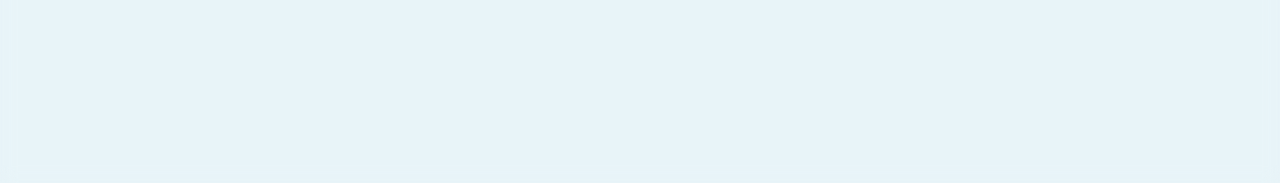
==== commit 4e8b2e33: "Logo Google: remplacé par G officiel 24x24 (proportions correctes) Made-with: Cursor" ====
--- a/avis.html
+++ b/avis.html
@@ -52,7 +52,7 @@
     <h1>Avis de clients</h1>
     <p>Ce que disent ceux qui nous ont fait confiance</p>
     <div class="avis-google-badge avis-google-badge--header">
-      <img src="assets/logos/google.svg" alt="Google" class="avis-google-logo" width="74" height="24">
+      <img src="assets/logos/google.svg" alt="Google" class="avis-google-logo" width="24" height="24">
       <span>Avis Google</span>
     </div>
   </div>
--- a/css/style.css
+++ b/css/style.css
@@ -4,25 +4,28 @@
 *, *::before, *::after { margin: 0; padding: 0; box-sizing: border-box; }
 
 :root {
-  --bg-dark: #0a0a0f;
-  --bg-card: #12121a;
-  --bg-card-hover: #1a1a28;
-  --primary: #2799c5;
-  --primary-light: #4db3e0;
-  --primary-dark: #1e7aa3;
-  --primary-glow: #2799c566;
+  --bg-dark: #e8f4f8;
+  --bg-card: #ffffff;
+  --bg-card-hover: #f0f9fc;
+  --primary: #1a7fa8;
+  --primary-light: #2196b8;
+  --primary-dark: #14607e;
+  --primary-glow: #1a7fa866;
   --orange: #ff6b2b;
-  --orange-glow: #ff6b2b66;
+  --orange-glow: #ff6b2b44;
   --orange-light: #ff8f5e;
   --orange-dark: #e55a1b;
-  --text: #eeeef0;
-  --text-dim: #8888a0;
-  --text-muted: #555570;
+  --text: #0b3044;
+  --text-dim: #3d6e84;
+  --text-muted: #7ba4b8;
   --white: #ffffff;
   --radius: 16px;
   --radius-sm: 10px;
   --font-display: 'Cabinet Grotesk', sans-serif;
   --font-body: 'Outfit', sans-serif;
+  --water-1: rgba(100, 200, 235, 0.12);
+  --water-2: rgba(60, 170, 220, 0.08);
+  --water-3: rgba(140, 220, 245, 0.1);
 }
 
 html { scroll-behavior: smooth; }
@@ -35,7 +38,7 @@
   background: var(--bg-dark);
 }
 ::-webkit-scrollbar-thumb {
-  background: var(--bg-card);
+  background: #b8dce8;
   border-radius: 5px;
   border: 2px solid var(--bg-dark);
 }
@@ -45,7 +48,7 @@
 /* Firefox */
 html {
   scrollbar-width: thin;
-  scrollbar-color: var(--bg-card) var(--bg-dark);
+  scrollbar-color: #b8dce8 var(--bg-dark);
 }
 
 body {
@@ -54,21 +57,76 @@
   color: var(--text);
   overflow-x: hidden;
   line-height: 1.6;
+  position: relative;
 }
 body.menu-open {
   overflow: hidden;
   touch-action: none;
 }
 
+/* Water shimmer background - global */
 body::before {
   content: '';
   position: fixed;
   inset: 0;
-  z-index: 9999;
+  z-index: 0;
   pointer-events: none;
-  opacity: 0.025;
-  background-image: url("data:image/svg+xml,%3Csvg viewBox='0 0 256 256' xmlns='http://www.w3.org/2000/svg'%3E%3Cfilter id='n'%3E%3CfeTurbulence type='fractalNoise' baseFrequency='0.9' numOctaves='4' stitchTiles='stitch'/%3E%3C/filter%3E%3Crect width='100%25' height='100%25' filter='url(%23n)'/%3E%3C/svg%3E");
-  background-size: 200px;
+  background:
+    radial-gradient(ellipse 600px 300px at 20% 30%, var(--water-1), transparent),
+    radial-gradient(ellipse 500px 250px at 75% 60%, var(--water-2), transparent),
+    radial-gradient(ellipse 400px 200px at 50% 80%, var(--water-3), transparent);
+  animation: waterShift 12s ease-in-out infinite alternate;
+}
+body::after {
+  content: '';
+  position: fixed;
+  inset: 0;
+  z-index: 0;
+  pointer-events: none;
+  background:
+    radial-gradient(ellipse 350px 180px at 60% 20%, rgba(255,255,255,0.5), transparent),
+    radial-gradient(ellipse 300px 150px at 30% 70%, rgba(255,255,255,0.35), transparent),
+    radial-gradient(ellipse 200px 100px at 80% 45%, rgba(140,220,245,0.15), transparent);
+  animation: waterShimmer 8s ease-in-out infinite alternate;
+}
+
+/* Caustic light ripple overlay */
+@keyframes waterShift {
+  0% {
+    background-position: 0% 0%, 100% 100%, 50% 50%;
+    opacity: 0.7;
+  }
+  50% {
+    opacity: 1;
+  }
+  100% {
+    background-position: 100% 50%, 0% 0%, 80% 20%;
+    opacity: 0.8;
+  }
+}
+@keyframes waterShimmer {
+  0% {
+    transform: translateX(0) translateY(0) scale(1);
+    opacity: 0.6;
+  }
+  33% {
+    transform: translateX(30px) translateY(-20px) scale(1.05);
+    opacity: 0.9;
+  }
+  66% {
+    transform: translateX(-20px) translateY(15px) scale(0.98);
+    opacity: 0.7;
+  }
+  100% {
+    transform: translateX(15px) translateY(-10px) scale(1.03);
+    opacity: 0.85;
+  }
+}
+
+/* Ensure all content sits above the water bg */
+body > * {
+  position: relative;
+  z-index: 1;
 }
 
 a { color: inherit; text-decoration: none; }
@@ -83,12 +141,12 @@
 }
 
 @keyframes pulse-glow {
-  0%, 100% { box-shadow: 0 0 20px var(--orange-glow), 0 0 60px transparent; }
-  50% { box-shadow: 0 0 30px var(--orange-glow), 0 0 80px var(--orange-glow); }
+  0%, 100% { box-shadow: 0 0 12px var(--orange-glow), 0 0 30px transparent; }
+  50% { box-shadow: 0 0 18px var(--orange-glow), 0 0 40px var(--orange-glow); }
 }
 @keyframes pulse-glow-blue {
-  0%, 100% { box-shadow: 0 0 20px rgba(24, 119, 242, 0.4), 0 0 60px transparent; }
-  50% { box-shadow: 0 0 30px rgba(24, 119, 242, 0.6), 0 0 80px rgba(24, 119, 242, 0.3); }
+  0%, 100% { box-shadow: 0 0 12px rgba(24, 119, 242, 0.25), 0 0 30px transparent; }
+  50% { box-shadow: 0 0 18px rgba(24, 119, 242, 0.35), 0 0 40px rgba(24, 119, 242, 0.15); }
 }
 
 @keyframes slide-up {
@@ -119,13 +177,14 @@
   z-index: 1000;
   padding: 16px 0;
   transition: all 0.4s ease;
-  backdrop-filter: blur(0px);
+  background: var(--bg-dark);
+  border-bottom: 1px solid rgba(26, 127, 168, 0.06);
 }
 .navbar.scrolled {
-  background: rgba(10, 10, 15, 0.85);
-  backdrop-filter: blur(20px);
-  border-bottom: 1px solid rgba(255, 107, 43, 0.1);
+  background: var(--bg-dark);
+  border-bottom: 1px solid rgba(26, 127, 168, 0.1);
   padding: 10px 0;
+  box-shadow: 0 2px 20px rgba(11, 48, 68, 0.06);
 }
 .nav-inner {
   display: flex;
@@ -145,7 +204,7 @@
   display: inline-flex;
   gap: 0;
   letter-spacing: -0.06em;
-  color: var(--white);
+  color: var(--text);
 }
 .nav-logo .nav-logo-brand span {
   color: var(--primary);
@@ -177,7 +236,7 @@
   content: '';
   width: 1px;
   height: 16px;
-  background: rgba(255,255,255,0.15);
+  background: rgba(11, 48, 68, 0.12);
   margin-left: 14px;
 }
 .nav-links > li:last-child::after,
@@ -207,8 +266,8 @@
   transition: width 0.3s ease;
 }
 .nav-links a:hover {
-  color: var(--orange-light);
-  background: rgba(255, 107, 43, 0.08);
+  color: var(--orange);
+  background: rgba(255, 107, 43, 0.06);
 }
 .nav-links a:hover::after { width: 100%; }
 .nav-cta {
@@ -236,7 +295,7 @@
 .nav-links > li:nth-last-child(2) {
   margin-left: 8px;
   padding-left: 16px;
-  border-left: 1px solid rgba(255,255,255,0.2);
+  border-left: 1px solid rgba(11, 48, 68, 0.12);
 }
 .nav-facebook {
   display: flex;
@@ -271,8 +330,8 @@
 }
 .nav-dropdown-trigger:hover,
 .nav-dropdown-wrap:hover .nav-dropdown-trigger {
-  color: var(--orange-light);
-  background: rgba(255, 107, 43, 0.08);
+  color: var(--orange);
+  background: rgba(255, 107, 43, 0.06);
 }
 .nav-dropdown-wrap:hover .nav-dropdown-trigger::after {
   width: 100%;
@@ -292,10 +351,10 @@
   margin-top: 6px;
   padding: 6px 0;
   min-width: 160px;
-  background: var(--bg-card);
-  border: 1px solid rgba(255,255,255,0.06);
+  background: var(--white);
+  border: 1px solid rgba(26, 127, 168, 0.1);
   border-radius: 10px;
-  box-shadow: 0 10px 40px rgba(0,0,0,0.35);
+  box-shadow: 0 10px 40px rgba(11, 48, 68, 0.12);
   list-style: none;
   opacity: 0;
   visibility: hidden;
@@ -323,7 +382,7 @@
   transition: background 0.15s ease;
 }
 .nav-dropdown a:hover {
-  background: rgba(255, 107, 43, 0.12);
+  background: rgba(26, 127, 168, 0.08);
 }
 
 .burger {
@@ -379,22 +438,22 @@
   width: 600px; height: 600px;
   background: var(--orange);
   top: -200px; right: -200px;
-  opacity: 0.15;
+  opacity: 0.08;
   animation: float 8s ease-in-out infinite;
 }
 .hero-bg .orb-2 {
   width: 400px; height: 400px;
   background: var(--primary);
   bottom: -100px; left: -100px;
-  opacity: 0.12;
+  opacity: 0.08;
   animation: float 10s ease-in-out infinite 2s;
 }
 .hero-grid {
   position: absolute;
   inset: 0;
   background-image:
-    linear-gradient(rgba(255,107,43,0.03) 1px, transparent 1px),
-    linear-gradient(90deg, rgba(255,107,43,0.03) 1px, transparent 1px);
+    linear-gradient(rgba(26, 127, 168, 0.04) 1px, transparent 1px),
+    linear-gradient(90deg, rgba(26, 127, 168, 0.04) 1px, transparent 1px);
   background-size: 60px 60px;
   mask-image: radial-gradient(ellipse 80% 60% at 50% 40%, black, transparent);
 }
@@ -422,15 +481,17 @@
   flex-wrap: wrap;
   justify-content: center;
   gap: 8px;
-  background: rgba(39, 153, 197, 0.12);
-  border: 1px solid rgba(39, 153, 197, 0.25);
+  background: rgba(255, 255, 255, 0.7);
+  border: 1px solid rgba(26, 127, 168, 0.2);
   padding: 8px 20px;
   border-radius: 50px;
   font-size: 0.82rem;
   font-weight: 500;
-  color: var(--primary-light);
+  color: var(--primary);
   margin-bottom: 28px;
   animation: slide-up 0.8s cubic-bezier(0.16, 1, 0.3, 1) both;
+  backdrop-filter: blur(8px);
+  box-shadow: 0 2px 12px rgba(11, 48, 68, 0.06);
 }
 .hero-badge .dot {
   width: 8px; height: 8px;
@@ -465,12 +526,13 @@
 .hero-line {
   display: block;
   text-align: center;
+  width: 100%;
 }
 .hero h1 .hero-question {
   white-space: nowrap;
 }
 .hero h1 .highlight {
-  background: linear-gradient(135deg, var(--primary), var(--primary-light));
+  background: linear-gradient(135deg, var(--orange), var(--orange-light));
   -webkit-background-clip: text;
   -webkit-text-fill-color: transparent;
   background-clip: text;
@@ -501,7 +563,7 @@
   align-items: center;
   gap: 10px;
   background: linear-gradient(135deg, var(--orange), var(--orange-dark));
-  color: var(--white);
+  color: var(--white) !important;
   padding: 18px 36px;
   border-radius: 60px;
   font-weight: 700;
@@ -523,20 +585,22 @@
   display: inline-flex;
   align-items: center;
   gap: 10px;
-  background: transparent;
+  background: rgba(255, 255, 255, 0.8);
   color: var(--text);
   padding: 18px 36px;
   border-radius: 60px;
   font-weight: 600;
   font-size: 1.05rem;
-  border: 1px solid rgba(255,255,255,0.12);
+  border: 1px solid rgba(26, 127, 168, 0.15);
   cursor: pointer;
   transition: all 0.3s ease;
+  backdrop-filter: blur(6px);
 }
 .btn-secondary:hover {
-  background: rgba(255,255,255,0.05);
-  border-color: rgba(255,255,255,0.25);
+  background: var(--white);
+  border-color: rgba(26, 127, 168, 0.3);
   transform: translateY(-2px);
+  box-shadow: 0 6px 20px rgba(11, 48, 68, 0.08);
 }
 
 .btn-facebook {
@@ -563,9 +627,9 @@
 .marquee-brands {
   overflow: hidden;
   padding: 24px 0;
-  background: rgba(255,255,255,0.02);
-  border-top: 1px solid rgba(255,255,255,0.04);
-  border-bottom: 1px solid rgba(255,255,255,0.04);
+  background: rgba(255,255,255,0.5);
+  border-top: 1px solid rgba(26, 127, 168, 0.08);
+  border-bottom: 1px solid rgba(26, 127, 168, 0.08);
 }
 .marquee-brands__track {
   display: flex;
@@ -596,11 +660,12 @@
 }
 .marquee-brands__item--light {
   padding: 8px 16px;
-  background: rgba(255,255,255,0.95);
+  background: rgba(255,255,255,0.9);
   border-radius: 8px;
+  box-shadow: 0 1px 4px rgba(11, 48, 68, 0.06);
 }
 .marquee-brands__item--light img {
-  height: 32px;
+  height: 26px;
 }
 @keyframes marquee {
   0% { transform: translateX(0); }
@@ -610,9 +675,9 @@
 /* Stats */
 .stats-bar {
   padding: 60px 0;
-  border-top: 1px solid rgba(255,255,255,0.05);
-  border-bottom: 1px solid rgba(255,255,255,0.05);
-  background: linear-gradient(180deg, transparent, rgba(255, 107, 43, 0.02), transparent);
+  border-top: 1px solid rgba(26, 127, 168, 0.08);
+  border-bottom: 1px solid rgba(26, 127, 168, 0.08);
+  background: rgba(255, 255, 255, 0.4);
 }
 .stats-grid {
   display: grid;
@@ -626,12 +691,13 @@
   font-weight: 900;
   color: var(--orange);
   letter-spacing: -0.03em;
+  text-shadow: 0 2px 8px rgba(255, 107, 43, 0.15);
 }
 .stat-item .stat-label {
   font-size: 0.85rem;
   color: var(--text-muted);
   margin-top: 6px;
-  font-weight: 400;
+  font-weight: 500;
   text-transform: uppercase;
   letter-spacing: 0.1em;
 }
@@ -643,14 +709,16 @@
   gap: 24px;
 }
 .service-card {
-  background: var(--bg-card);
-  border: 1px solid rgba(255,255,255,0.04);
+  background: rgba(255, 255, 255, 0.65);
+  border: 1px solid rgba(26, 127, 168, 0.1);
   border-radius: var(--radius);
   padding: 44px 32px;
   transition: all 0.5s cubic-bezier(0.16, 1, 0.3, 1);
   position: relative;
   overflow: hidden;
   display: block;
+  backdrop-filter: blur(12px);
+  box-shadow: 0 2px 12px rgba(11, 48, 68, 0.04);
 }
 .service-card::before {
   content: '';
@@ -662,25 +730,27 @@
   transition: opacity 0.4s;
 }
 .service-card:hover {
-  background: var(--bg-card-hover);
-  border-color: rgba(255, 107, 43, 0.15);
+  background: var(--white);
+  border-color: rgba(255, 107, 43, 0.2);
   transform: translateY(-8px);
-  box-shadow: 0 24px 64px rgba(0,0,0,0.3);
+  box-shadow: 0 24px 64px rgba(11, 48, 68, 0.1);
 }
 .service-card:hover::before { opacity: 1; }
 .service-icon {
   width: 56px; height: 56px;
-  background: rgba(255, 107, 43, 0.1);
+  background: linear-gradient(135deg, rgba(255, 107, 43, 0.1), rgba(255, 107, 43, 0.05));
   border-radius: 14px;
   display: flex;
   align-items: center;
   justify-content: center;
   margin-bottom: 24px;
   transition: all 0.4s ease;
+  border: 1px solid rgba(255, 107, 43, 0.08);
 }
 .service-card:hover .service-icon {
-  background: rgba(255, 107, 43, 0.2);
+  background: linear-gradient(135deg, rgba(255, 107, 43, 0.2), rgba(255, 107, 43, 0.1));
   transform: scale(1.1) rotate(-5deg);
+  border-color: rgba(255, 107, 43, 0.2);
 }
 .service-icon svg {
   width: 28px;
@@ -713,6 +783,10 @@
   letter-spacing: 0.18em;
   color: var(--primary);
   margin-bottom: 16px;
+  background: rgba(26, 127, 168, 0.08);
+  padding: 6px 16px;
+  border-radius: 50px;
+  border: 1px solid rgba(26, 127, 168, 0.12);
 }
 .section-header h2 {
   font-family: var(--font-display);
@@ -746,18 +820,21 @@
 .avis-google-badge {
   display: inline-flex;
   align-items: center;
-  gap: 10px;
+  justify-content: center;
+  gap: 8px;
   margin-top: 16px;
-  padding: 8px 16px;
-  background: rgba(255,255,255,0.05);
+  padding: 10px 20px;
+  background: rgba(255,255,255,0.7);
   border-radius: var(--radius-sm);
   font-size: 0.9rem;
   color: var(--text-dim);
+  border: 1px solid rgba(26, 127, 168, 0.08);
 }
 .avis-google-badge .avis-google-logo {
   height: 24px;
-  width: auto;
-  vertical-align: middle;
+  width: 24px;
+  flex-shrink: 0;
+  object-fit: contain;
 }
 .avis-google-badge--header {
   margin-top: 20px;
@@ -773,12 +850,14 @@
 .team-card {
   text-align: center;
   padding: 2rem;
+  transition: transform 0.4s ease;
+  cursor: default;
 }
 .team-avatar {
   width: 120px;
   height: 120px;
   margin: 0 auto 1rem;
-  background: linear-gradient(135deg, var(--orange), var(--orange-dark));
+  background: linear-gradient(135deg, var(--primary), var(--primary-light));
   border-radius: 50%;
   display: flex;
   align-items: center;
@@ -787,6 +866,12 @@
   font-size: 2.5rem;
   font-weight: 400;
   color: white;
+  box-shadow: 0 8px 24px rgba(26, 127, 168, 0.25);
+  transition: all 0.4s ease;
+}
+.team-card:hover .team-avatar {
+  transform: translateY(-4px) scale(1.05);
+  box-shadow: 0 12px 32px rgba(26, 127, 168, 0.35);
 }
 .team-name { font-weight: 400; font-size: 1.4rem; margin-bottom: 0.25rem; }
 .team-role { font-size: 0.9rem; color: var(--text-dim); }
@@ -798,15 +883,19 @@
   gap: 24px;
 }
 .testimonial-card {
-  background: var(--bg-card);
-  border: 1px solid rgba(255,255,255,0.04);
+  background: rgba(255, 255, 255, 0.65);
+  border: 1px solid rgba(26, 127, 168, 0.08);
   border-radius: var(--radius);
   padding: 36px;
   transition: all 0.4s ease;
+  backdrop-filter: blur(12px);
+  box-shadow: 0 2px 12px rgba(11, 48, 68, 0.04);
 }
 .testimonial-card:hover {
-  border-color: rgba(255, 107, 43, 0.12);
+  border-color: rgba(255, 107, 43, 0.2);
   transform: translateY(-4px);
+  box-shadow: 0 16px 40px rgba(11, 48, 68, 0.1);
+  background: rgba(255, 255, 255, 0.85);
 }
 .testimonial-stars {
   display: flex;
@@ -849,11 +938,12 @@
   text-align: center;
   position: relative;
   overflow: hidden;
+  background: linear-gradient(180deg, transparent, rgba(26, 127, 168, 0.04), rgba(26, 127, 168, 0.06));
 }
 .cta-final-bg {
   position: absolute;
   inset: 0;
-  background: radial-gradient(ellipse 70% 50% at 50% 60%, rgba(255, 107, 43, 0.08), transparent);
+  background: radial-gradient(ellipse 70% 50% at 50% 60%, rgba(26, 127, 168, 0.08), transparent);
 }
 .cta-final-content { position: relative; z-index: 1; }
 .cta-final h2 {
@@ -875,20 +965,20 @@
   align-items: center;
   gap: 12px;
   font-family: var(--font-display);
-  font-size: 1.15rem;
+  font-size: 1.25rem;
   font-weight: 700;
   color: var(--white) !important;
   margin-bottom: 32px;
   letter-spacing: -0.02em;
-  padding: 16px 28px;
+  padding: 20px 36px;
   background: linear-gradient(135deg, var(--orange), var(--orange-dark));
-  border-radius: var(--radius);
-  box-shadow: 0 4px 20px var(--orange-glow);
+  border-radius: 60px;
+  box-shadow: 0 8px 30px var(--orange-glow);
   transition: all 0.3s ease;
 }
 .cta-phone-big:hover {
-  transform: translateY(-2px);
-  box-shadow: 0 8px 28px var(--orange-glow);
+  transform: translateY(-3px) scale(1.02);
+  box-shadow: 0 12px 40px rgba(255, 107, 43, 0.4);
 }
 .cta-phone-icon {
   width: 40px;
@@ -904,8 +994,10 @@
 
 /* Footer */
 .footer {
-  border-top: 1px solid rgba(255,255,255,0.05);
+  border-top: 1px solid rgba(26, 127, 168, 0.1);
   padding: 60px 0 40px;
+  background: linear-gradient(180deg, rgba(255,255,255,0.3), rgba(255,255,255,0.6));
+  backdrop-filter: blur(8px);
 }
 .footer-grid {
   display: grid;
@@ -957,7 +1049,7 @@
   font-size: 0.88rem;
   transition: color 0.3s;
 }
-.footer-links a:hover { color: var(--orange-light); }
+.footer-links a:hover { color: var(--orange); }
 .footer-facebook-cta {
   display: inline-flex;
   align-items: center;
@@ -970,15 +1062,16 @@
   font-size: 0.9rem;
   margin-top: 8px;
   transition: all 0.3s;
+  box-shadow: 0 4px 12px rgba(24, 119, 242, 0.2);
 }
 .footer-facebook-cta:hover {
   background: #166fe5;
   transform: translateY(-2px);
-  box-shadow: 0 8px 24px rgba(24, 119, 242, 0.4);
+  box-shadow: 0 8px 24px rgba(24, 119, 242, 0.3);
 }
 .footer-facebook-cta svg { width: 20px; height: 20px; }
 .footer-bottom {
-  border-top: 1px solid rgba(255,255,255,0.04);
+  border-top: 1px solid rgba(26, 127, 168, 0.08);
   padding-top: 24px;
   display: flex;
   justify-content: space-between;
@@ -989,7 +1082,7 @@
 .footer-credit {
   margin-top: 20px;
   padding-top: 20px;
-  border-top: 1px solid rgba(255,255,255,0.04);
+  border-top: 1px solid rgba(26, 127, 168, 0.08);
   text-align: center;
   display: flex;
   flex-wrap: wrap;
@@ -1022,12 +1115,13 @@
   text-align: center;
   position: relative;
   overflow: hidden;
+  background: linear-gradient(180deg, rgba(255,255,255,0.3), transparent);
 }
 .page-header::before {
   content: '';
   position: absolute;
   inset: 0;
-  background: radial-gradient(ellipse 70% 50% at 50% 60%, rgba(255, 107, 43, 0.06), transparent);
+  background: radial-gradient(ellipse 70% 50% at 50% 60%, rgba(26, 127, 168, 0.06), transparent);
 }
 .page-header h1 {
   font-family: var(--font-display);
@@ -1052,20 +1146,30 @@
   font-size: 1.8rem;
   font-weight: 800;
   margin-bottom: 1rem;
+  color: var(--text);
 }
 .content-section h3 {
   font-family: var(--font-display);
   font-size: 1.3rem;
   font-weight: 700;
   margin: 2rem 0 0.75rem;
+  color: var(--text);
 }
 .content-section p, .content-section li {
   color: var(--text-dim);
-  line-height: 1.7;
+  line-height: 1.8;
   margin-bottom: 1rem;
+}
+.content-section strong {
+  color: var(--text);
+  font-weight: 700;
 }
 .content-section ul {
   margin: 1rem 0 1rem 1.5rem;
+  list-style: disc;
+}
+.content-section li::marker {
+  color: var(--orange);
 }
 
 /* Contact form */
@@ -1080,8 +1184,8 @@
 .form-group textarea {
   width: 100%;
   padding: 1rem 1.2rem;
-  background: var(--bg-card);
-  border: 1px solid rgba(255,255,255,0.08);
+  background: rgba(255, 255, 255, 0.8);
+  border: 1px solid rgba(26, 127, 168, 0.15);
   border-radius: var(--radius-sm);
   color: var(--text);
   font-family: inherit;
@@ -1091,7 +1195,8 @@
 .form-group input:focus,
 .form-group textarea:focus {
   outline: none;
-  border-color: var(--orange);
+  border-color: var(--primary);
+  box-shadow: 0 0 0 3px rgba(26, 127, 168, 0.1);
 }
 .form-group textarea { min-height: 150px; resize: vertical; }
 .contact-success {
@@ -1113,19 +1218,19 @@
 .map-section {
   margin-top: 4rem;
   padding-top: 3rem;
-  border-top: 1px solid rgba(255,255,255,0.06);
+  border-top: 1px solid rgba(26, 127, 168, 0.08);
 }
 .map-wrapper {
   border-radius: var(--radius);
   overflow: hidden;
-  box-shadow: 0 8px 32px rgba(0,0,0,0.3);
+  box-shadow: 0 8px 32px rgba(11, 48, 68, 0.1);
 }
 .map-section--compact .map-wrapper {
-  max-width: 500px;
+  max-width: 700px;
   margin: 1rem auto 0;
 }
 .map-wrapper--compact iframe {
-  height: 250px;
+  height: 350px;
 }
 
 /* Scroll progress */
@@ -1134,7 +1239,7 @@
   top: 0;
   left: 0;
   height: 3px;
-  background: linear-gradient(90deg, var(--orange), var(--orange-light));
+  background: linear-gradient(90deg, var(--primary), var(--orange));
   z-index: 10000;
   transition: width 0.1s;
 }
@@ -1168,7 +1273,7 @@
     transform: translateX(100%);
     visibility: hidden;
     transition: transform 0.35s cubic-bezier(0.4, 0, 0.2, 1), visibility 0.35s;
-    border-left: 1px solid rgba(255,255,255,0.06);
+    border-left: 1px solid rgba(26, 127, 168, 0.1);
   }
   .nav-links.open {
     transform: translateX(0);
@@ -1177,7 +1282,7 @@
   .nav-links li {
     list-style: none;
     width: 100%;
-    border-bottom: 1px solid rgba(255,255,255,0.08);
+    border-bottom: 1px solid rgba(26, 127, 168, 0.08);
   }
   .nav-links li:last-child {
     border-bottom: none;
@@ -1193,7 +1298,7 @@
     overflow: hidden;
     margin: 0;
     padding: 0;
-    background: rgba(0,0,0,0.15);
+    background: rgba(26, 127, 168, 0.04);
     border: none;
     border-radius: 0;
     box-shadow: none;
@@ -1209,7 +1314,7 @@
     transform: rotate(180deg);
   }
   .nav-dropdown li {
-    border-bottom: 1px solid rgba(255,255,255,0.06);
+    border-bottom: 1px solid rgba(26, 127, 168, 0.06);
   }
   .nav-dropdown a {
     padding: 12px 12px 12px 32px;
@@ -1249,7 +1354,6 @@
     color: var(--orange) !important;
     transform: none !important;
   }
-  .nav-links .nav-facebook-label { display: inline; }
   .nav-links .nav-cta {
     margin-top: 20px;
     font-size: 1rem;
@@ -1288,7 +1392,7 @@
   .nav-overlay {
     position: fixed;
     inset: 0;
-    background: rgba(0, 0, 0, 0.6);
+    background: rgba(11, 48, 68, 0.3);
     z-index: 998;
     opacity: 0;
     visibility: hidden;
@@ -1350,3 +1454,146 @@
   .map-wrapper iframe,
   .map-wrapper--compact iframe { height: 280px; }
 }
+
+/* Page characters (service pages) */
+.page-characters {
+  display: flex;
+  justify-content: center;
+  gap: 3rem;
+  margin-bottom: 1.5rem;
+  padding-bottom: 1rem;
+  border-bottom: 1px solid rgba(26, 127, 168, 0.08);
+}
+.page-char {
+  display: flex;
+  flex-direction: column;
+  align-items: center;
+  gap: 0.25rem;
+}
+.page-char svg {
+  width: 200px;
+  height: auto;
+  max-width: none;
+}
+.page-char-name {
+  font-family: var(--font-display);
+  font-weight: 700;
+  font-size: 0.95rem;
+  color: var(--text);
+}
+
+/* ========== ANIMATED SVG CHARACTERS ========== */
+.team-character {
+  display: flex;
+  justify-content: center;
+  margin-bottom: 1rem;
+}
+.team-character svg {
+  filter: drop-shadow(0 4px 12px rgba(11, 48, 68, 0.08));
+  transition: transform 0.4s ease;
+}
+.team-card:hover .team-character svg {
+  transform: scale(1.05);
+}
+
+/* Body bobbing animation */
+.char-body-bob {
+  animation: bodyBob 3s ease-in-out infinite;
+  transform-origin: center bottom;
+}
+@keyframes bodyBob {
+  0%, 100% { transform: translateY(0); }
+  50% { transform: translateY(-6px); }
+}
+
+/* Blinking eyes */
+.char-blink {
+  animation: blink 4s ease-in-out infinite;
+}
+@keyframes blink {
+  0%, 42%, 46%, 100% { opacity: 1; }
+  44% { opacity: 0.05; }
+}
+
+/* Arm wave - left arm (Younes holding bolt) */
+.char-arm-left {
+  animation: armWaveLeft 4s ease-in-out infinite;
+  transform-origin: 55px 130px;
+}
+@keyframes armWaveLeft {
+  0%, 100% { transform: rotate(0deg); }
+  25% { transform: rotate(-8deg); }
+  50% { transform: rotate(0deg); }
+  75% { transform: rotate(5deg); }
+}
+
+/* Arm wave - right arm (Etienne holding wrench) */
+.char-arm-right {
+  animation: armWaveRight 5s ease-in-out infinite;
+  transform-origin: 145px 130px;
+}
+@keyframes armWaveRight {
+  0%, 100% { transform: rotate(0deg); }
+  30% { transform: rotate(10deg); }
+  60% { transform: rotate(-5deg); }
+}
+
+/* ========== SELECTION COLOR ========== */
+::selection {
+  background: rgba(26, 127, 168, 0.2);
+  color: var(--text);
+}
+
+/* ========== SECTION DIVIDERS ========== */
+.section-pad + .section-pad {
+  border-top: 1px solid rgba(26, 127, 168, 0.06);
+}
+
+/* ========== SMOOTH LINK UNDERLINES ========== */
+.content-section a {
+  color: var(--primary);
+  text-decoration: underline;
+  text-decoration-color: rgba(26, 127, 168, 0.3);
+  text-underline-offset: 3px;
+  transition: text-decoration-color 0.3s;
+}
+.content-section a:hover {
+  text-decoration-color: var(--primary);
+}
+
+/* ========== WATER SPARKLE PARTICLES ========== */
+@keyframes sparkle {
+  0%, 100% { opacity: 0; transform: scale(0.5); }
+  50% { opacity: 1; transform: scale(1.2); }
+}
+@keyframes sparkleFloat {
+  0% { transform: translateY(0) translateX(0); }
+  25% { transform: translateY(-15px) translateX(8px); }
+  50% { transform: translateY(-5px) translateX(-5px); }
+  75% { transform: translateY(-20px) translateX(12px); }
+  100% { transform: translateY(0) translateX(0); }
+}
+
+/* Sparkle dots via box-shadow on a pseudo-element */
+.hero::after {
+  content: '';
+  position: absolute;
+  inset: 0;
+  z-index: 0;
+  pointer-events: none;
+  background-image:
+    radial-gradient(2px 2px at 10% 20%, rgba(255,255,255,0.8), transparent),
+    radial-gradient(2px 2px at 25% 45%, rgba(200,235,250,0.7), transparent),
+    radial-gradient(3px 3px at 40% 15%, rgba(255,255,255,0.6), transparent),
+    radial-gradient(2px 2px at 55% 60%, rgba(180,230,250,0.7), transparent),
+    radial-gradient(2px 2px at 70% 30%, rgba(255,255,255,0.8), transparent),
+    radial-gradient(3px 3px at 85% 55%, rgba(200,240,255,0.6), transparent),
+    radial-gradient(2px 2px at 15% 75%, rgba(255,255,255,0.5), transparent),
+    radial-gradient(2px 2px at 60% 85%, rgba(180,230,250,0.6), transparent),
+    radial-gradient(3px 3px at 90% 80%, rgba(255,255,255,0.7), transparent),
+    radial-gradient(2px 2px at 35% 90%, rgba(200,240,255,0.5), transparent),
+    radial-gradient(2px 2px at 50% 35%, rgba(255,255,255,0.6), transparent),
+    radial-gradient(2px 2px at 78% 68%, rgba(180,230,250,0.5), transparent);
+  background-size: 100% 100%;
+  animation: sparkle 4s ease-in-out infinite, sparkleFloat 15s ease-in-out infinite;
+}
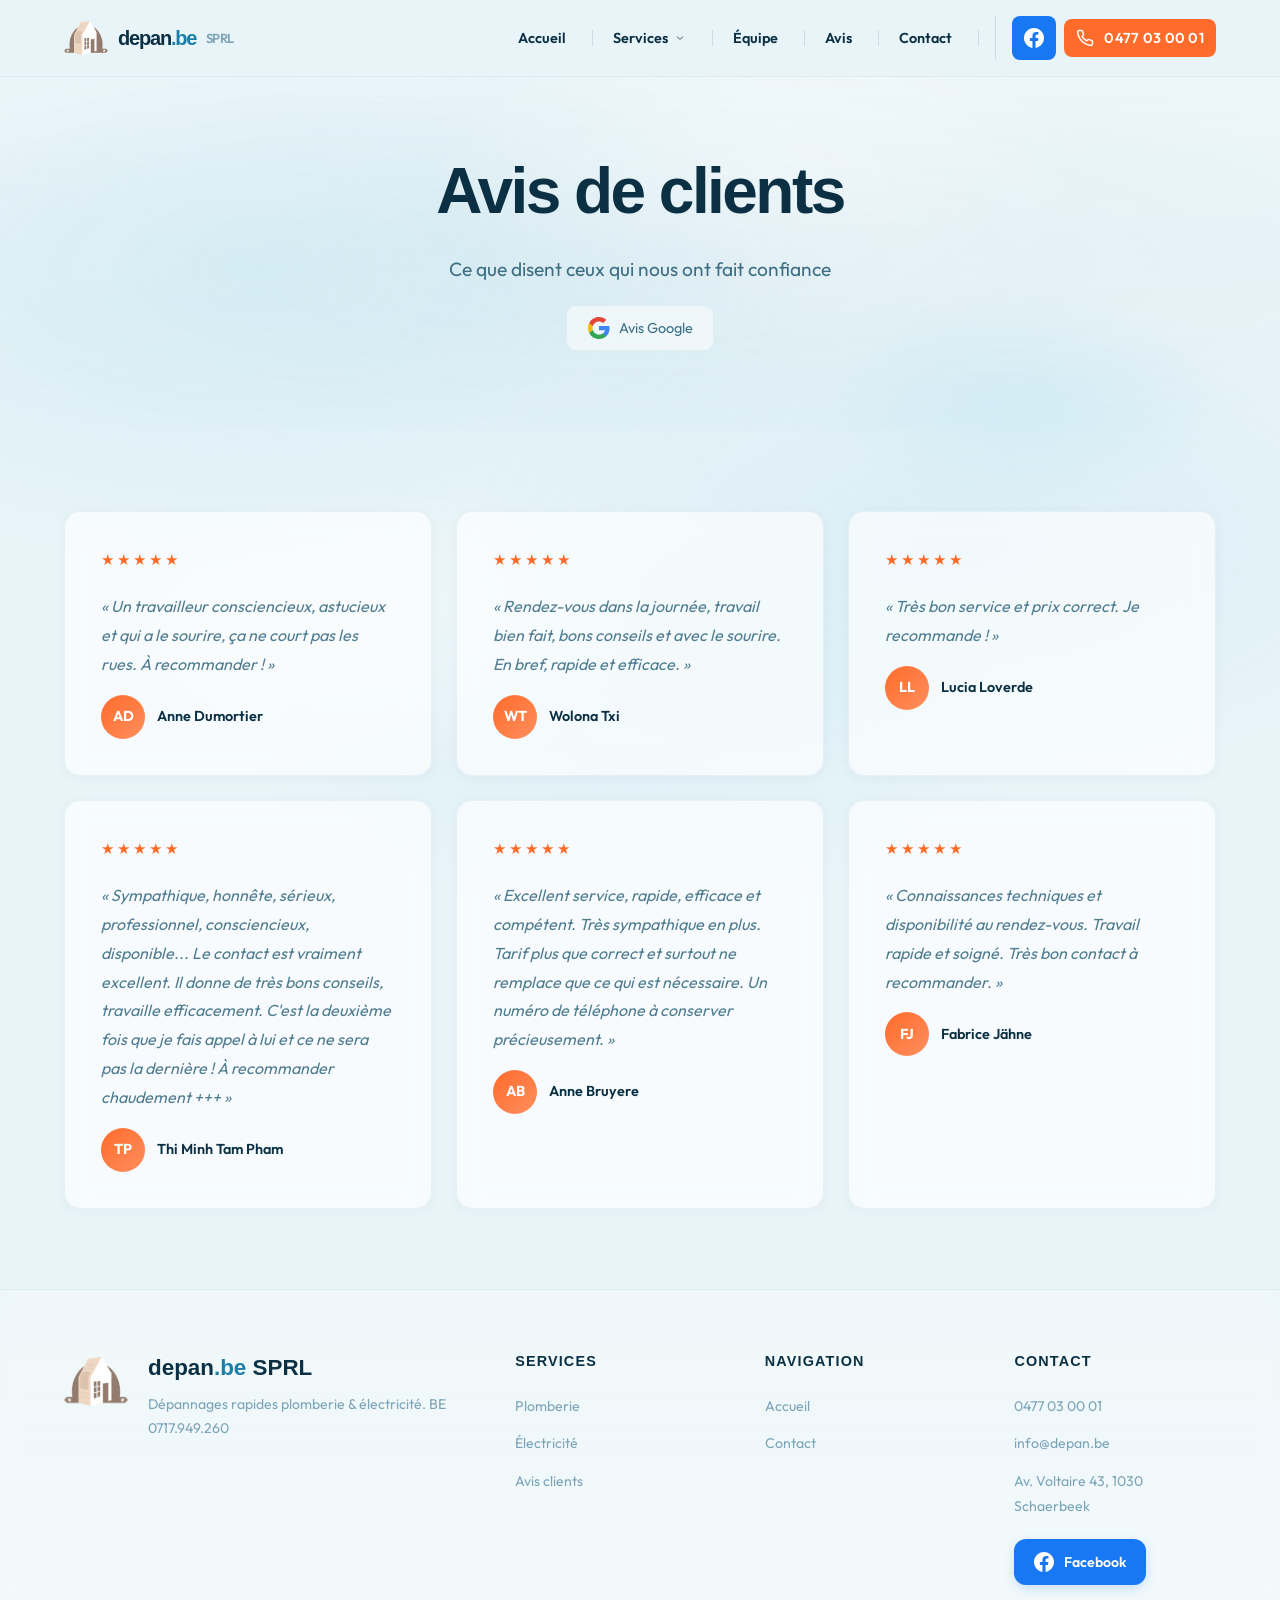
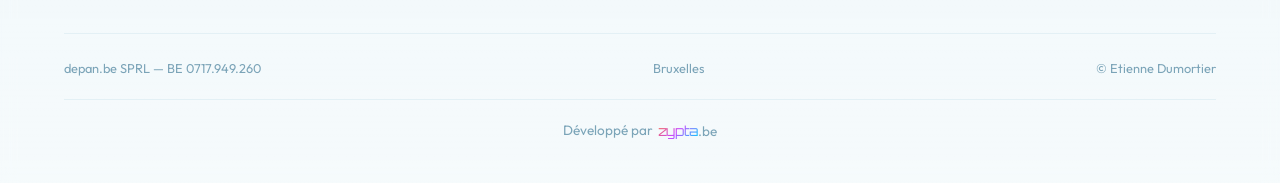
==== commit 0b66eb17: "Footer zypta: Ethnocentric Rg via CDN Fonts (aligné Bel Coiffure) - Lien fonts.cdnfonts.com/css/ethn" ====
--- a/avis.html
+++ b/avis.html
@@ -5,7 +5,11 @@
   <meta name="viewport" content="width=device-width, initial-scale=1.0">
   <meta name="description" content="Avis clients depan.be SPRL - plomberie et électricité à Bruxelles. Témoignages de satisfaction.">
   <title>Avis clients — depan.be SPRL</title>
-  <link href="https://fonts.googleapis.com/css2?family=Cabinet+Grotesk:wght@400;700;800;900&family=Outfit:wght@300;400;500;600;700&display=swap" rel="stylesheet">
+  <link rel="preconnect" href="https://fonts.googleapis.com">
+  <link rel="preconnect" href="https://fonts.gstatic.com" crossorigin>
+  <link href="https://fonts.googleapis.com/css2?family=Cabinet+Grotesk:wght@400;700;800;900&family=Orbitron:wght@700;800;900&family=Outfit:wght@300;400;500;600;700&display=swap" rel="stylesheet">
+  <link rel="preconnect" href="https://fonts.cdnfonts.com" crossorigin>
+  <link href="https://fonts.cdnfonts.com/css/ethnocentric" rel="stylesheet">
   <link rel="stylesheet" href="css/style.css">
   <link rel="icon" href="assets/logo-depan.png" type="image/png">
 </head>
--- a/css/style.css
+++ b/css/style.css
@@ -1,5 +1,5 @@
 /* depan.be — Design inspiré du joli */
-@import url('https://fonts.googleapis.com/css2?family=Cabinet+Grotesk:wght@400;700;800;900&family=Orbitron:wght@700&family=Outfit:wght@300;400;500;600;700&display=swap');
+@import url('https://fonts.googleapis.com/css2?family=Cabinet+Grotesk:wght@400;700;800;900&family=Orbitron:wght@700;800;900&family=Outfit:wght@300;400;500;600;700&display=swap');
 
 *, *::before, *::after { margin: 0; padding: 0; box-sizing: border-box; }
 
@@ -194,10 +194,10 @@
 .nav-logo {
   display: flex;
   align-items: center;
-  gap: 8px;
+  gap: 10px;
   font-family: var(--font-display);
   font-weight: 800;
-  font-size: 1.1rem;
+  font-size: 1.25rem;
   letter-spacing: -0.04em;
 }
 .nav-logo .nav-logo-brand {
@@ -210,8 +210,8 @@
   color: var(--primary);
 }
 .nav-logo img {
-  width: 32px;
-  height: 32px;
+  width: 44px;
+  height: 44px;
   object-fit: contain;
 }
 .nav-logo span { color: var(--primary); }
@@ -1100,8 +1100,8 @@
   color: var(--orange-light);
 }
 .footer-credit .zypta-supernova {
-  font-family: 'Ethnocentric', 'Orbitron', sans-serif;
-  font-weight: 700;
+  font-family: 'Ethnocentric Rg', 'Orbitron', system-ui, sans-serif;
+  font-weight: 400;
   letter-spacing: -0.02em;
   background: linear-gradient(135deg, #ff6b35, #c84bff, #00d4ff);
   -webkit-background-clip: text;
